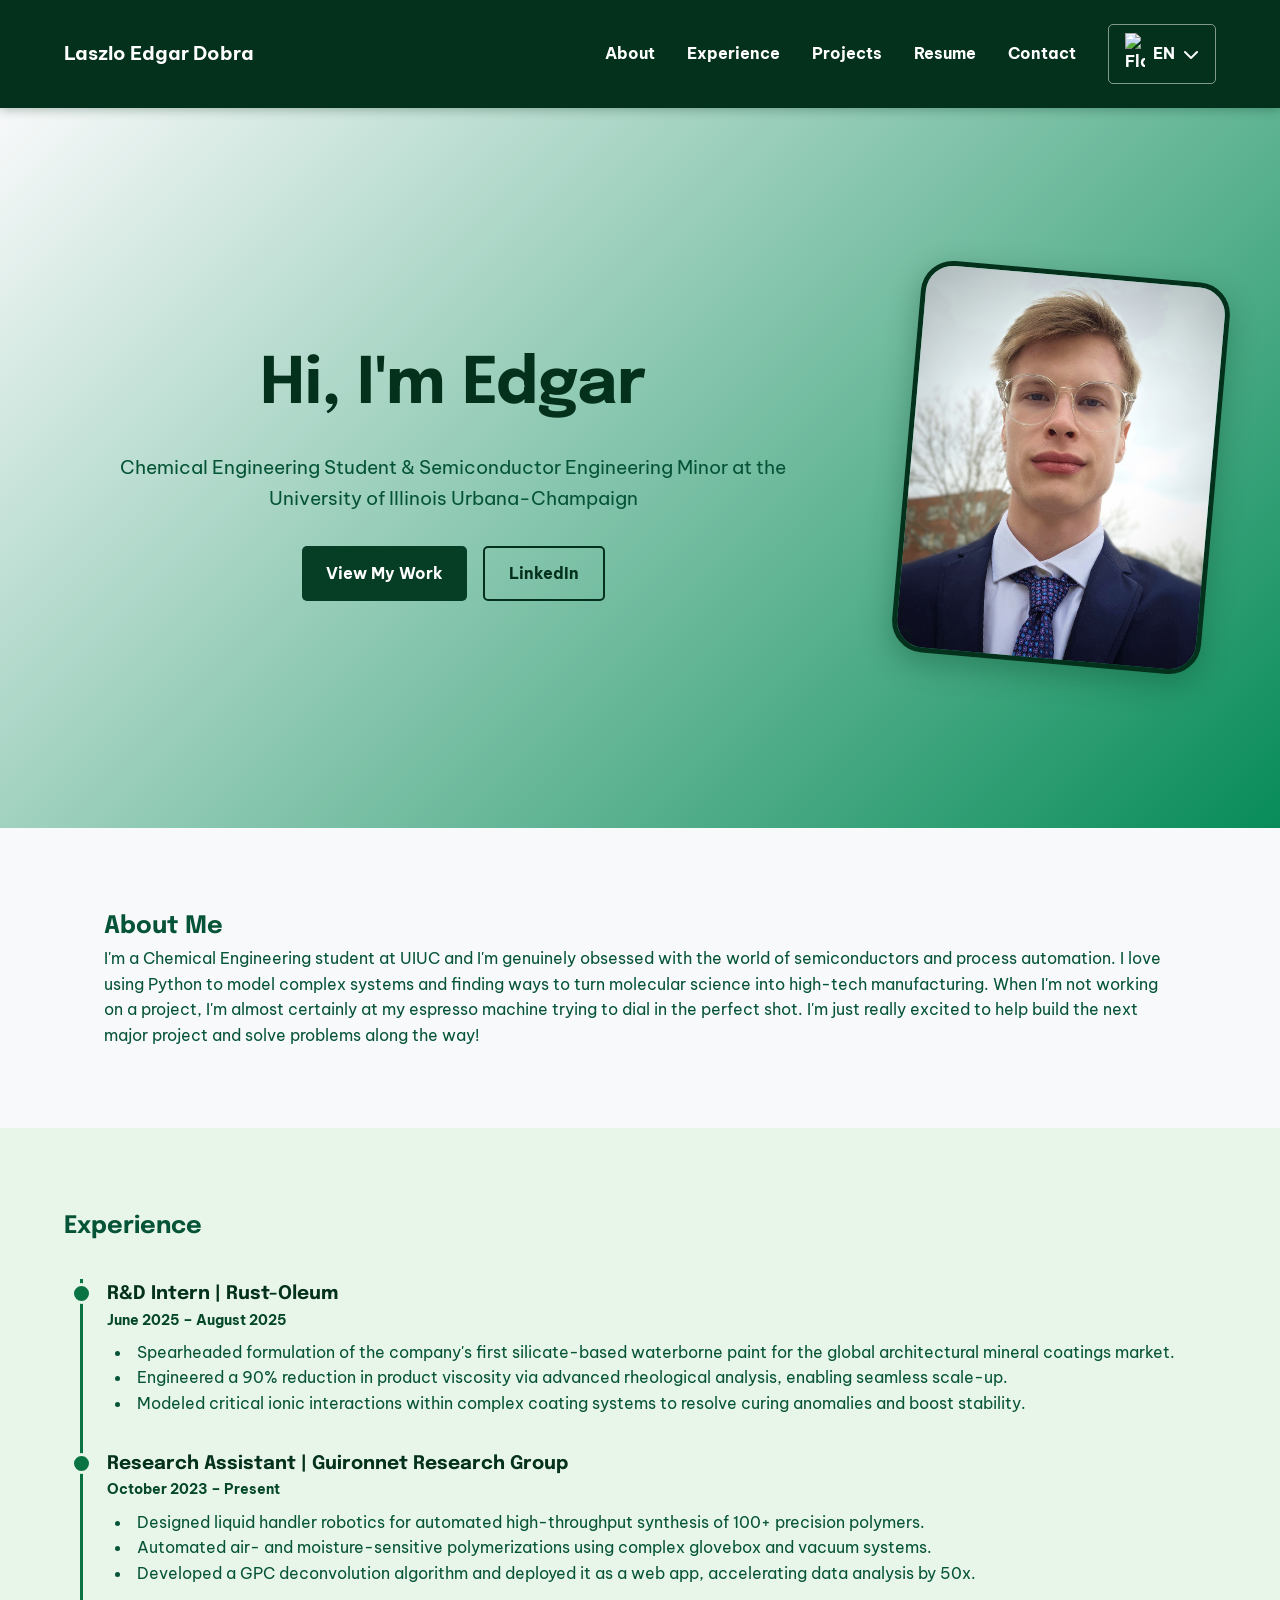
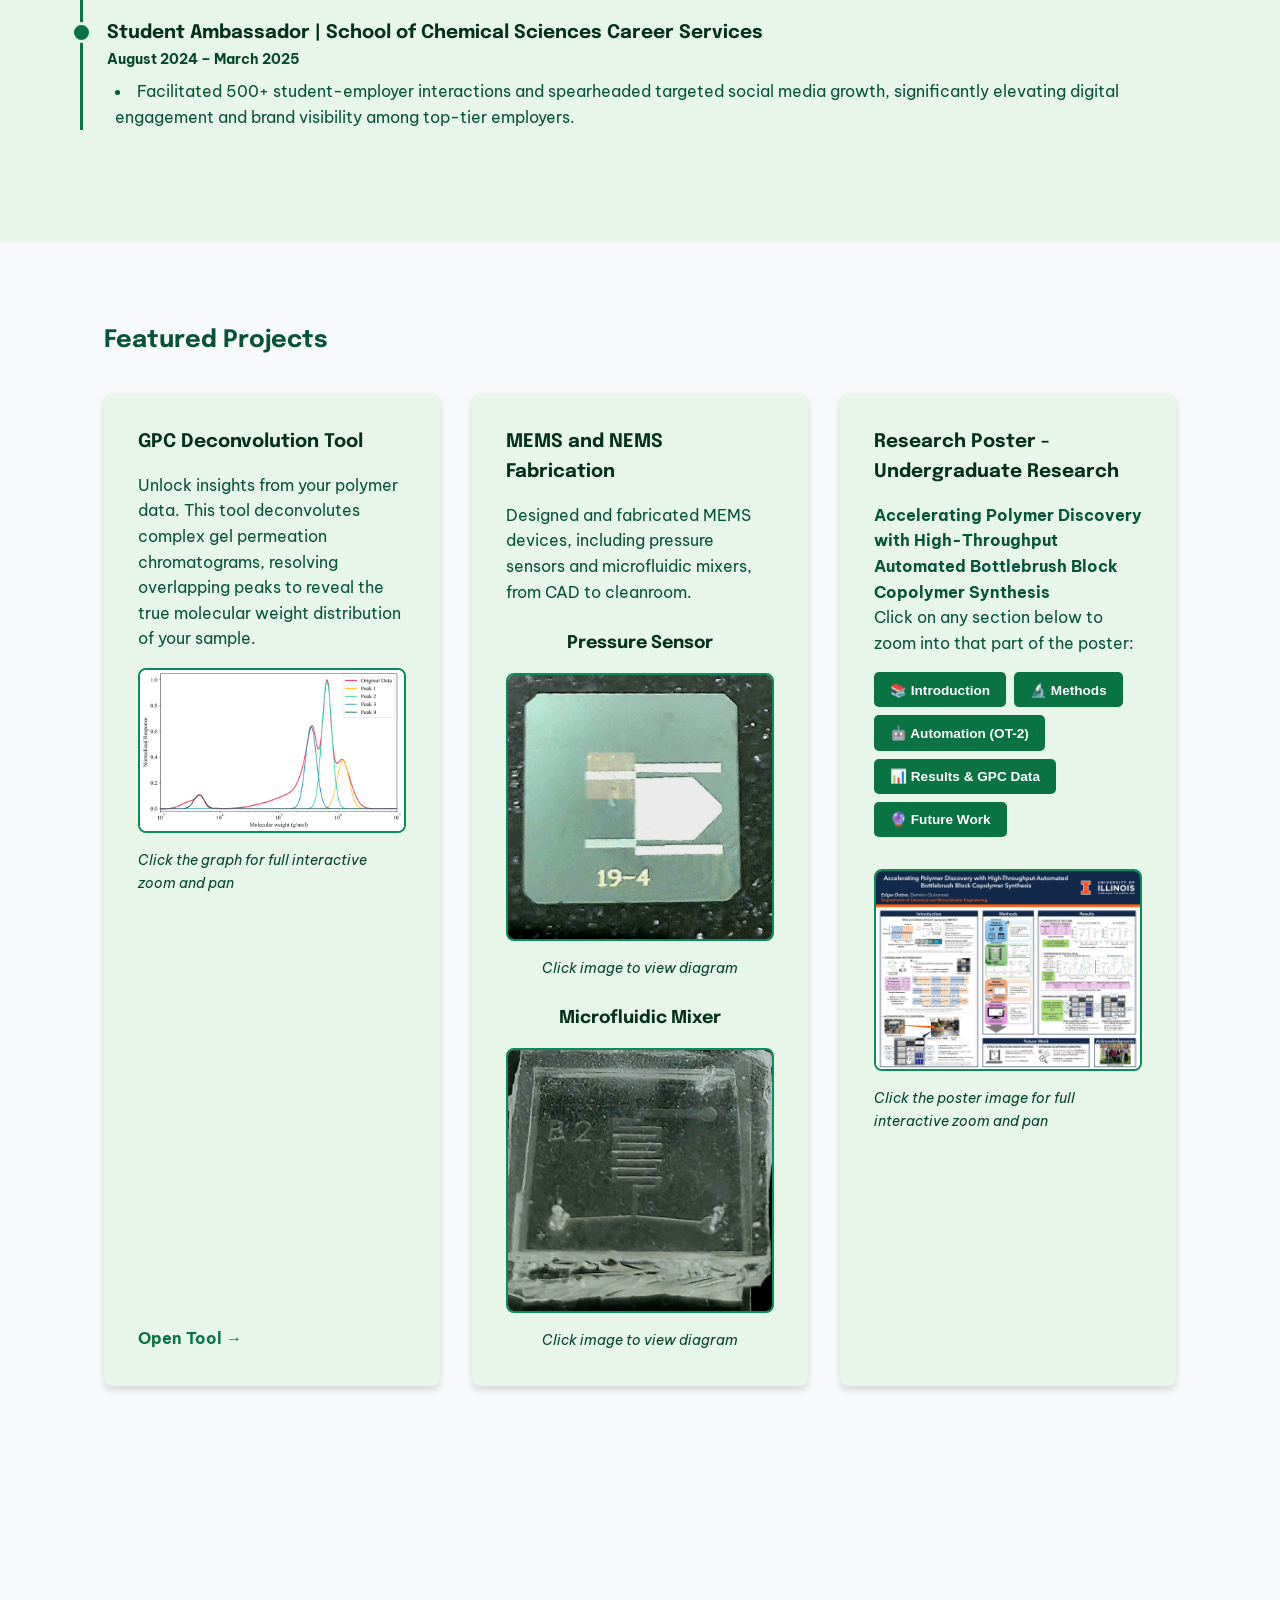
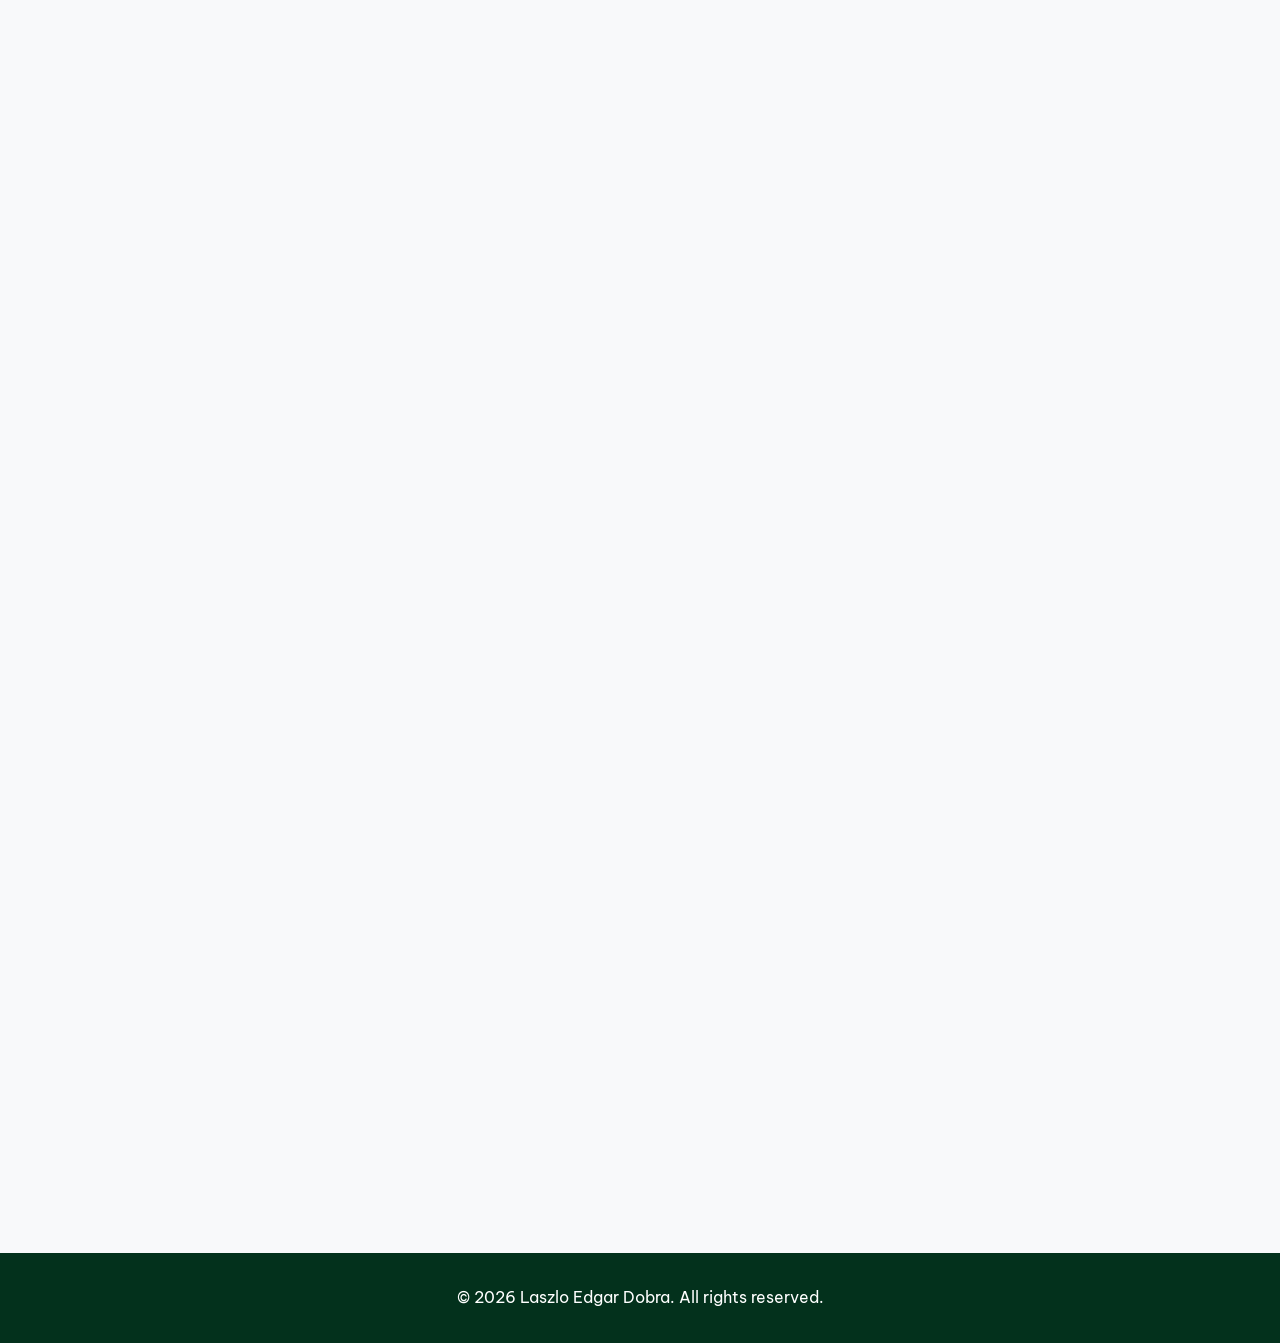
==== index.html @ 042bd11a "Update translation" ====
<!DOCTYPE html>
<html lang="en">
<head>
    <meta charset="UTF-8">
    <meta name="viewport" content="width=device-width, initial-scale=1.0">
    <title>Laszlo Edgar Dobra | Chemical Engineering</title>
    <link type="image/png" sizes="16x16" rel="icon" href="images/icons8-resume-website-ios-17-outlined-16.png">
    <link type="image/png" sizes="32x32" rel="icon" href="images/icons8-resume-website-ios-17-outlined-32.png">
    <link type="image/png" sizes="96x96" rel="icon" href="images/icons8-resume-website-ios-17-outlined-96.png">
    <link rel="stylesheet" href="css/style.css?v=5">
    <link rel="stylesheet" href="https://cdnjs.cloudflare.com/ajax/libs/font-awesome/6.5.2/css/all.min.css">
    <link rel="stylesheet" href="https://cdnjs.cloudflare.com/ajax/libs/viewerjs/1.11.6/viewer.min.css">
</head>
<body>
    <nav>
        <div class="logo" data-translate="nav_name">Laszlo Edgar Dobra</div>
        <ul class="nav-links">
            <li><a href="#about" data-translate="nav_about">About</a></li>
            <li><a href="#experience" data-translate="nav_experience">Experience</a></li>
            <li><a href="#projects" data-translate="nav_projects">Projects</a></li>
            <li><a href="#resume" data-translate="nav_resume">Resume</a></li>
            <li><a href="#contact" data-translate="nav_contact">Contact</a></li>
        </ul>
        <div class="custom-select">
            <div class="select-selected">
                <img id="current-lang-flag" src="https://flagcdn.com/w20/us.png" width="20" alt="Flag"> <span id="current-lang-text">EN</span> <i class="fas fa-chevron-down"></i>
            </div>
            <div class="select-items select-hide">
                <div data-lang="en"><img src="https://flagcdn.com/w20/us.png" width="20" alt="English"> EN</div>
                <div data-lang="hu"><img src="https://flagcdn.com/w20/hu.png" width="20" alt="Magyar"> HU</div>
                <div data-lang="de"><img src="https://flagcdn.com/w20/de.png" width="20" alt="Deutsch"> DE</div>
            </div>
        </div>
    </nav>

    <header id="home" class="hero section">
        <div class="hero-content">
            <div class="hero-text animate-on-scroll">
                <h1 class="swoosh-in" data-translate="hero_greeting">Hi, I'm Edgar</h1>
                <p data-translate="hero_description">Chemical Engineering Student & Semiconductor Engineering Minor at the University of Illinois Urbana-Champaign</p>
                <div class="resume-links" style="margin-top: 2rem;">
                    <a href="#projects" class="btn" data-translate="hero_view_work">View My Work</a>
                    <a href="https://www.linkedin.com/in/dobralaszloedgar/" class="btn btn-outline" target="_blank" data-translate="hero_linkedin">LinkedIn</a>
                </div>
            </div>
            <div class="portrait-container">
                <img src="images/14921.jpg" alt="Laszlo Edgar Dobra" class="portrait-image">
            </div>
        </div>
    </header>

    <div id="liquid-flow-container">
        <canvas id="liquid-flow-canvas"></canvas>
    </div>

    <section id="about" class="section animate-on-scroll">
        <h2 data-translate="about_title">About Me</h2>
        <p data-translate="about_me">I'm a Chemical Engineering student at UIUC and I'm genuinely obsessed with the world of semiconductors and process automation. I love using Python to model complex systems and finding ways to turn molecular science into high-tech manufacturing. When I'm not working on a project, I'm almost certainly at my espresso machine trying to dial in the perfect shot. I'm just really excited to help build the next major project and solve problems along the way!</p>
    </section>

    <section id="experience" class="section bg-light animate-on-scroll">
        <h2 data-translate="experience_title">Experience</h2>
        <div class="timeline">
            <div class="timeline-item">
                <h3 data-translate="experience_rustoleum_title">R&D Intern | Rust-Oleum</h3>
                <p class="date" data-translate="experience_rustoleum_date">June 2025 – August 2025</p>
                <ul>
                    <li data-translate="experience_rustoleum_item1">Spearheaded formulation of the company's first silicate-based waterborne paint for the global architectural mineral coatings market.</li>
                    <li data-translate="experience_rustoleum_item2">Engineered a 90% reduction in product viscosity via advanced rheological analysis, enabling seamless scale-up.</li>
                    <li data-translate="experience_rustoleum_item3">Modeled critical ionic interactions within complex coating systems to resolve curing anomalies and boost stability.</li>
                </ul>
            </div>
            <div class="timeline-item">
                <h3 data-translate="experience_guironnet_title">Research Assistant | Guironnet Research Group</h3>
                <p class="date" data-translate="experience_guironnet_date">October 2023 – Present</p>
                <ul>
                    <li data-translate="experience_guironnet_item1">Designed liquid handler robotics for automated high-throughput synthesis of 100+ precision polymers.</li>
                    <li data-translate="experience_guironnet_item2">Automated air- and moisture-sensitive polymerizations using complex glovebox and vacuum systems.</li>
                    <li data-translate="experience_guironnet_item3">Developed a GPC deconvolution algorithm and deployed it as a web app, accelerating data analysis by 50x.</li>
                </ul>
            </div>
            <div class="timeline-item">
                <h3 data-translate="experience_ambassador_title">Student Ambassador | School of Chemical Sciences Career Services</h3>
                <p class="date" data-translate="experience_ambassador_date">August 2024 – March 2025</p>
                <ul>
                    <li data-translate="experience_ambassador_item1">Facilitated 500+ student-employer interactions and spearheaded targeted social media growth, significantly elevating digital engagement and brand visibility among top-tier employers.</li>
                </ul>
            </div>
        </div>
    </section>

    <section id="projects" class="section animate-on-scroll">
        <h2 data-translate="projects_title">Featured Projects</h2>
        <div class="grid">
            <div class="card poster-card">
                <h3 data-translate="gpc_title">GPC Deconvolution Tool</h3>
                <p data-translate="gpc_description">Unlock insights from your polymer data. This tool deconvolutes complex gel permeation chromatograms, resolving overlapping peaks to reveal the true molecular weight distribution of your sample.</p>
                <div class="poster-preview" id="gpc-gallery">
                    <img src="images/b850690fee59b9a72fe3ff5c163f7164eb3da1bc635fee06fc133cf2.png" alt="GPC Deconvolution Tool" class="poster-thumbnail" id="gpc-image">
                </div>
                <p style="margin-top: 1rem; font-size: 0.9rem; color: var(--secondary);"><em data-translate="gpc_view_prompt">Click the graph for full interactive zoom and pan</em></p>
                <a href="https://gaussian.streamlit.app/" class="project-link" target="_blank" data-translate="gpc_open_tool">Open Tool &rarr;</a>
            </div>
            <div class="card">
                <h3 data-translate="mems_title">MEMS and NEMS Fabrication</h3>
                <p data-translate="mems_description">Designed and fabricated MEMS devices, including pressure sensors and microfluidic mixers, from CAD to cleanroom.</p>
                <div class="mems-container">
                    <div class="mems-item">
                        <h4 data-translate="mems_pressure_sensor">Pressure Sensor</h4>
                        <div class="mems-image-container" id="pressure-sensor-gallery">
                            <img src="images/20260329_211413.jpg" data-original="images/2b25285c-cac5-45d2-aff1-dd466e10a6f5.png" alt="Pressure Sensor" class="mems-image">
                        </div>
                        <p style="margin-top: 0.5rem; font-size: 0.9rem; color: var(--secondary);"><em data-translate="mems_pressure_sensor_prompt">Click image to view diagram</em></p>
                    </div>
                    <div class="mems-item">
                        <h4 data-translate="mems_mixer">Microfluidic Mixer</h4>
                        <div class="mems-image-container" id="microfluidic-mixer-gallery">
                            <img src="images/20260329_211402.jpg" data-original="images/ebfd45ba-1c41-4285-9f2c-dafae9241d1f.png" alt="Microfluidic Mixer" class="mems-image">
                        </div>
                        <p style="margin-top: 0.5rem; font-size: 0.9rem; color: var(--secondary);"><em data-translate="mems_mixer_prompt">Click image to view diagram</em></p>
                    </div>
                </div>
            </div>
            <div class="card poster-card">
                <h3 data-translate="poster_title">Research Poster - Undergraduate Research</h3>
                <p><strong data-translate="poster_subtitle">Accelerating Polymer Discovery with High-Throughput Automated Bottlebrush Block Copolymer Synthesis</strong></p>
                <p data-translate="poster_prompt">Click on any section below to zoom into that part of the poster:</p>
                <div class="poster-sections">
                    <button class="poster-btn" data-section="introduction" data-translate="poster_intro">📚 Introduction</button>
                    <button class="poster-btn" data-section="methods" data-translate="poster_methods">🔬 Methods</button>
                    <button class="poster-btn" data-section="automation" data-translate="poster_automation">🤖 Automation (OT-2)</button>
                    <button class="poster-btn" data-section="results" data-translate="poster_results">📊 Results & GPC Data</button>
                    <button class="poster-btn" data-section="future" data-translate="poster_future">🔮 Future Work</button>
                </div>
                <div class="poster-preview" id="poster-gallery">
                    <img src="images/research-poster.jpg" alt="Research Poster" class="poster-thumbnail" id="poster-image">
                </div>
                <p style="margin-top: 1rem; font-size: 0.9rem; color: var(--secondary);"><em data-translate="poster_view_prompt">Click the poster image for full interactive zoom and pan</em></p>
            </div>
        </div>
    </section>

    <section id="resume" class="section bg-light animate-on-scroll">
        <h2 data-translate="resume_title">Resume</h2>
        <div class="resume-links">
            <a href="doc/Resume_General.pdf" class="btn" target="_blank" data-translate="resume_download">Download Resume (PDF)</a>
        </div>
        <div class="resume-viewer">
            <iframe src="doc/Resume_General.pdf" type="application/pdf"></iframe>
        </div>
    </section>

    <section id="contact" class="section animate-on-scroll">
        <h2 data-translate="contact_title">Contact Me</h2>
        <div class="contact-container">
            <div class="contact-item">
                <i class="fas fa-envelope"></i>
                <a href="mailto:edobra2@illinois.edu" class="contact-link" data-translate="contact_email">edobra2@illinois.edu</a>
            </div>
            <div class="contact-item">
                <i class="fas fa-phone"></i>
                <a href="tel:+12176073670" class="contact-link" data-translate="contact_phone">+1 (217) 607-3670</a>
            </div>
            <div class="contact-item">
                <i class="fab fa-linkedin"></i>
                <a href="https://www.linkedin.com/in/dobralaszloedgar/" target="_blank" class="contact-link" data-translate="contact_linkedin">LinkedIn</a>
            </div>
            <div class="contact-item">
                <i class="fab fa-github"></i>
                <a href="https://github.com/dobralaszloedgar" target="_blank" class="contact-link" data-translate="contact_github">GitHub</a>
            </div>
        </div>
    </section>

    <footer>
        <p data-translate="footer_copyright">&copy; 2026 Laszlo Edgar Dobra. All rights reserved.</p>
    </footer>

    <script src="https://cdnjs.cloudflare.com/ajax/libs/viewerjs/1.11.6/viewer.min.js"></script>
    <script src="js/script.js?v=4"></script>
    <script src="js/language.js"></script>
</body>
</html>
---- css/style.css ----
@import url('https://fonts.googleapis.com/css2?family=Epilogue:wght@700&family=Be+Vietnam+Pro:wght@400;500;700&display=swap');
@import url('dropdown.css');

/* Base Styles & Typography */
:root {
    --primary: #03311C;
    --secondary: #05472A;
    --accent: #097343;
    --accent-light: #088C59;
    --text: #055437;
    --bg: #F8F9FA;
    --bg-light: #d0e3ca;
    --dark-green: #063D25;
}

html, body {
    overflow-x: hidden;
}

* {
    margin: 0;
    padding: 0;
    box-sizing: border-box;
}

body {
    background-color: var(--bg);
    color: var(--text);
    line-height: 1.6;
    font-family: 'Be Vietnam Pro', sans-serif;
    position: relative;
}

h1, h2, h3, h4, h5, h6 {
    font-family: 'Epilogue', sans-serif;
}

/* Navigation */
nav {
    display: flex;
    justify-content: space-between;
    align-items: center;
    padding: 1.5rem 5%;
    background: var(--primary);
    color: white;
    position: sticky;
    top: 0;
    z-index: 1000;
    box-shadow: 0 2px 10px rgba(3, 49, 28, 0.3);
}

.logo {
    font-weight: bold;
    font-size: 1.2rem;
}

.nav-links {
    list-style: none;
    display: flex;
    gap: 2rem;
    margin-left: auto;
    margin-right: 2rem;
}

.nav-links a {
    color: white;
    text-decoration: none;
    font-weight: bold;
    transition: color 0.3s ease;
    position: relative;
}

.nav-links a::after {
    content: '';
    position: absolute;
    bottom: -5px;
    left: 0;
    width: 0;
    height: 2px;
    background: var(--accent);
    transition: width 0.3s ease;
}

.nav-links a:hover::after {
    width: 100%;
}

.nav-links a:hover {
    color: var(--accent);
}

/* Sections & Layout */
.section {
    padding: 5rem 5%;
    max-width: 1200px;
    margin: 0 auto;
}

.bg-light {
    background-color: #e8f5e9;
    max-width: 100%;
}

.hero {
    min-height: 80vh;
    display: flex;
    flex-direction: column;
    justify-content: center;
    align-items: center;
    background: linear-gradient(135deg, var(--bg) 0%, var(--accent-light) 100%);
    position: relative;
    overflow: hidden;
    padding: 2rem 0;
    max-width: 100%;
}


.hero-content {
    display: flex;
    align-items: center;
    gap: 4rem;
    max-width: 100%;
    width: 100%;
    z-index: 1;
    position: relative;
    padding: 0 5%;
}

.hero-text {
    flex: 1;
    position: relative;
    z-index: 2;
    text-align: center;
}

.hero-image {
    flex: 0 0 300px;
}

.portrait-container {
  overflow: hidden;
  border-radius: 2rem;
  transition: transform 0.6s cubic-bezier(0.16, 1, 0.3, 1);
  border: 5px solid var(--primary);
  box-shadow: 0 10px 30px rgba(3, 49, 28, 0.3);
  transform: rotate(5deg);
}

.portrait-container:hover {
  transform: rotate(0deg);
}

.portrait-image {
  width: 300px;
  height: auto;
  object-fit: cover;
  transition: transform 0.8s cubic-bezier(0.16, 1, 0.3, 1);
  transform: scale(1.05);
}

.portrait-container:hover .portrait-image {
  transform: scale(1.095);
}

.hero h1 {
    font-size: 4rem;
    color: var(--primary);
    margin-bottom: 1rem;
}

.swoosh-in {
    animation: swooshFromLeft 1.2s cubic-bezier(0.34, 1.56, 0.64, 1);
}

@keyframes swooshFromLeft {
    0% {
        opacity: 0;
        transform: translateX(-100px);
    }
    100% {
        opacity: 1;
        transform: translateX(0);
    }
}

.hero p {
    font-size: 1.2rem;
    max-width: 700px;
    margin: 0 auto;
}

/* Buttons */
.btn {
    display: inline-flex;
    align-items: center;
    justify-content: center;
    padding: 0.8rem 1.5rem;
    background: var(--dark-green);
    color: white;
    text-decoration: none;
    border-radius: 5px;
    font-weight: bold;
    transition: all 0.3s ease;
    position: relative;
    overflow: hidden;
    z-index: 10;
}

.btn::before {
    content: '';
    position: absolute;
    top: 50%;
    left: 50%;
    width: 0;
    height: 0;
    border-radius: 50%;
    background: rgba(255, 255, 255, 0.3);
    transform: translate(-50%, -50%);
    transition: width 0.6s, height 0.6s;
}

.btn:hover::before {
    width: 300px;
    height: 300px;
}

.btn:hover {
    background: var(--accent);
    transform: translateY(-2px);
    box-shadow: 0 5px 15px rgba(9, 115, 67, 0.4);
}

.btn-outline {
    background: transparent;
    border: 2px solid var(--primary);
    color: var(--primary);
}

.btn-outline:hover {
    background: var(--primary);
    color: white;
}

/* Timeline */
.timeline {
    margin-top: 2rem;
    border-left: 3px solid var(--accent);
    padding-left: 1.5rem;
    margin-left: 1rem; /* Added so the left side of the bullet doesn't clip off the screen */
}

.timeline-item {
    margin-bottom: 2rem;
    position: relative;
    transition: transform 0.3s ease;
}

.timeline-item:hover {
    transform: translateX(15px);
}

.timeline-item::before {
    content: '';
    position: absolute;
    /* Perfectly centers the bullet horizontally on the 3px border using calc() */
    left: calc(-1.5rem - 1.5px - 10.5px); 
    top: 0.25rem; /* Adjusted slightly for better vertical alignment with heading text */
    width: 15px;
    height: 15px;
    border-radius: 50%;
    background-color: var(--accent);
    border: 3px solid #e8f5e9; /* Fixed the invalid var() syntax here */
}

.timeline-item h3 {
    color: var(--primary);
}

.timeline-item .date {
    font-size: 0.9rem;
    color: var(--secondary);
    margin-bottom: 0.5rem;
    font-weight: bold;
}

.timeline-item ul {
    padding-left: 0.5rem;
    list-style-position: inside;
    margin-top: 0.5rem;
}

/* Grid & Cards for Projects */
.grid {
    display: grid;
    grid-template-columns: repeat(auto-fit, minmax(300px, 1fr));
    gap: 2rem;
    margin-top: 2rem;
}

.card {
    background: #e8f5e9;
    padding: 2rem;
    border-radius: 8px;
    box-shadow: 0 4px 6px rgba(3, 49, 28, 0.15);
    transition: all 0.3s ease;
    display: flex;
    flex-direction: column;
    border: 2px solid transparent;
}

.card h3 {
    margin-bottom: 1rem;
    color: var(--primary);
}

.card:hover {
    transform: translateY(-10px) rotate(1deg);
    box-shadow: 0 12px 24px rgba(3, 49, 28, 0.25), 0 0 20px var(--accent-light);
    border-color: var(--accent-light);
}

.project-link {
    display: inline-block;
    margin-top: auto;
    padding-top: 1rem;
    color: var(--accent);
    text-decoration: none;
    font-weight: bold;
    transition: color 0.3s ease;
}

.project-link:hover {
    color: var(--secondary);
}

/* Poster Card & Interactive Sections */
.poster-card {
    background: #e8f5e9;
}

.poster-sections {
    display: flex;
    flex-wrap: wrap;
    gap: 0.5rem;
    margin: 1rem 0;
}

.poster-btn {
    background: var(--accent);
    color: white;
    border: none;
    padding: 0.6rem 1rem;
    border-radius: 5px;
    font-weight: bold;
    cursor: pointer;
    transition: all 0.3s ease;
    font-size: 0.85rem;
}

.poster-btn:hover {
    background: var(--secondary);
    transform: translateY(-2px);
    box-shadow: 0 4px 8px rgba(5, 71, 42, 0.4);
}

.poster-btn:active {
    transform: translateY(0);
}

/* Poster Preview */
.poster-preview {
    margin-top: 1rem;
    cursor: pointer;
    border-radius: 8px;
    overflow: hidden;
    border: 2px solid var(--accent-light);
    transition: all 0.3s ease;
    position: relative;
}

.poster-preview:hover {
    border-color: var(--accent);
    box-shadow: 0 4px 12px rgba(8, 140, 89, 0.3);
}

.poster-thumbnail {
    width: 100%;
    height: auto;
    display: block;
    transition: transform 0.3s ease;
}

.poster-preview:hover .poster-thumbnail {
    transform: scale(1.02);
}

.resume-links {
    display: flex;
    gap: 1rem;
    margin-top: 2rem;
    justify-content: center;
}

#resume .resume-links {
    justify-content: flex-start;
    margin-top: 2rem;
}

/* Resume Viewer */
.resume-viewer {
    margin-top: 2rem;
    border: 2px solid var(--accent-light);
    border-radius: 8px;
    overflow: hidden;
    box-shadow: 0 4px 12px rgba(5, 71, 42, 0.1);
}

.resume-viewer iframe {
    width: 100%;
    height: 800px;
    border: none;
}

/* Contact Section */
.contact-container {
    display: flex;
    justify-content: center;
    gap: 3rem;
    margin-top: 2rem;
    flex-wrap: wrap;
}

.contact-item {
    display: flex;
    align-items: center;
    gap: 1rem;
    font-size: 1.1rem;
}

.contact-item i {
    font-size: 2rem;
    color: var(--accent);
    transition: transform 0.3s ease;
}

.contact-item:hover i {
    transform: scale(1.1);
}

.contact-link {
    color: var(--text);
    text-decoration: none;
    position: relative;
    font-weight: 500;
}

.contact-link::after {
    content: '';
    position: absolute;
    bottom: -3px;
    left: 0;
    width: 0;
    height: 2px;
    background-color: var(--accent);
    transition: width 0.3s ease;
}

.contact-link:hover::after {
    width: 100%;
}

.contact-info {
    text-align: center;
    margin-top: 2rem;
}

footer {
    text-align: center;
    padding: 2rem;
    background: var(--primary);
    color: white;
}


/* Scroll Animation Classes */
.animate-on-scroll {
    opacity: 0;
    transform: translateY(30px);
    transition: opacity 0.8s ease-out, transform 0.8s ease-out;
}

.animate-on-scroll.visible {
    opacity: 1;
    transform: translateY(0);
}

/* New Liquid Flow Simulation Styles */
#liquid-flow-container {
    position: absolute;
    top: 0;
    left: 0;
    width: 100px; /* Adjust width as desired */
    height: 100%;
    z-index: 0; /* send it to the background */
}

#liquid-flow-canvas {
    position: absolute;
    top: 0;
    left: 0;
    width: 100%;
    height: 100%;
}

/* Responsive Design */
@media (max-width: 1024px) {
    #liquid-flow-container {
        display: none; /* Hide the animation on smaller screens */
    }
}

@media (max-width: 768px) {
    .nav-links {
        gap: 1rem;
        font-size: 0.9rem;
    }
    .hero h1 {
        font-size: 2.5rem;
    }
    .hero-content {
        flex-direction: column-reverse;
        gap: 2rem;
    }
    .hero-image {
        flex: 0 0 200px;
    }
    .profile-photo {
        width: 200px;
        height: 200px;
    }
    .resume-links {
        flex-direction: column;
    }
    .resume-viewer iframe {
        height: 600px;
    }
}

/* MEMS Section Styles */
.mems-container {
    display: flex;
    flex-direction: column;
    gap: 1.5rem;
    margin-top: 1.5rem;
}

.mems-item {
    display: flex;
    flex-direction: column;
    align-items: center;
    gap: 0.5rem;
}

.mems-item h4 {
    color: var(--primary);
    font-size: 1.1rem;
    font-weight: bold;
    margin-bottom: 0.5rem;
}

.mems-image-container {
    cursor: pointer;
    border-radius: 8px;
    overflow: hidden;
    border: 2px solid var(--accent-light);
    transition: all 0.3s ease;
    position: relative;
    width: 100%;
}

.mems-image-container:hover {
    border-color: var(--accent);
    box-shadow: 0 4px 12px rgba(8, 140, 89, 0.3);
}

.mems-image {
    width: 100%;
    height: auto;
    display: block;
    transition: transform 0.3s ease;
}

.mems-image-container:hover .mems-image {
    transform: scale(1.02);
}
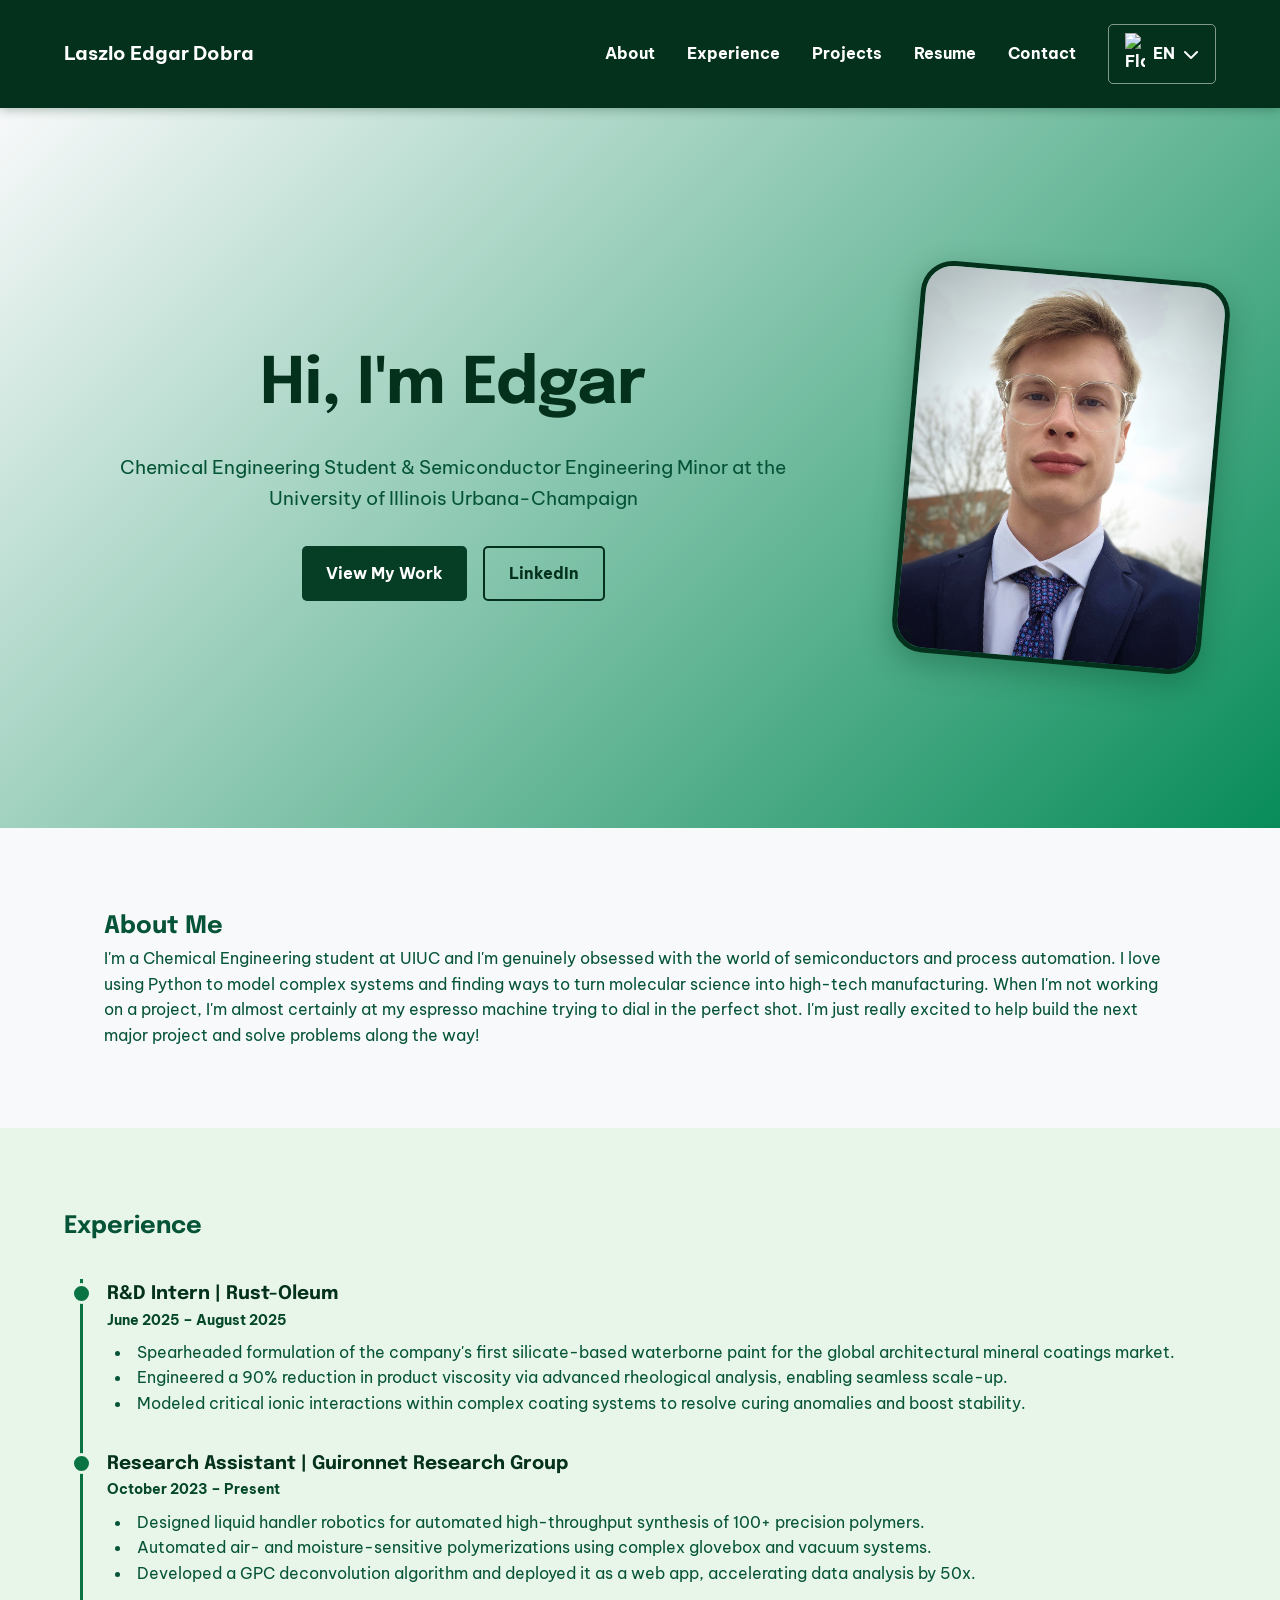
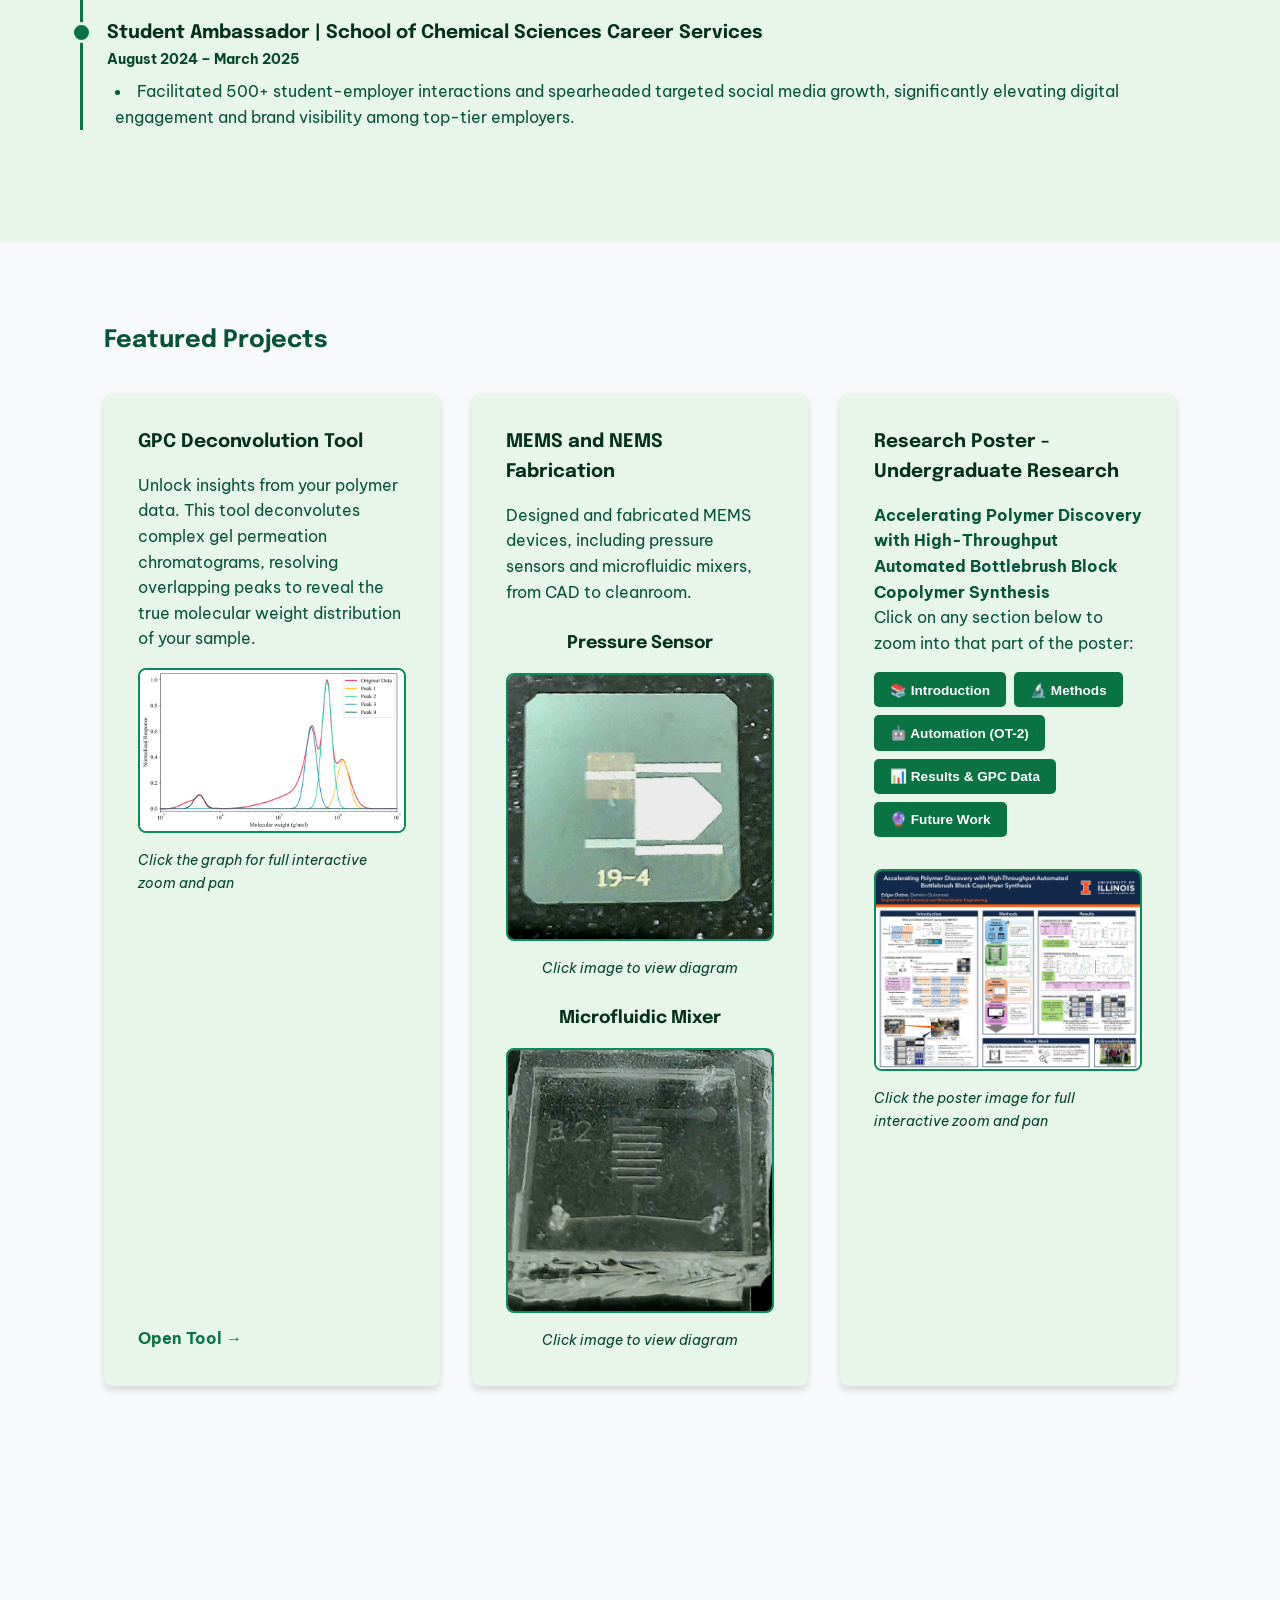
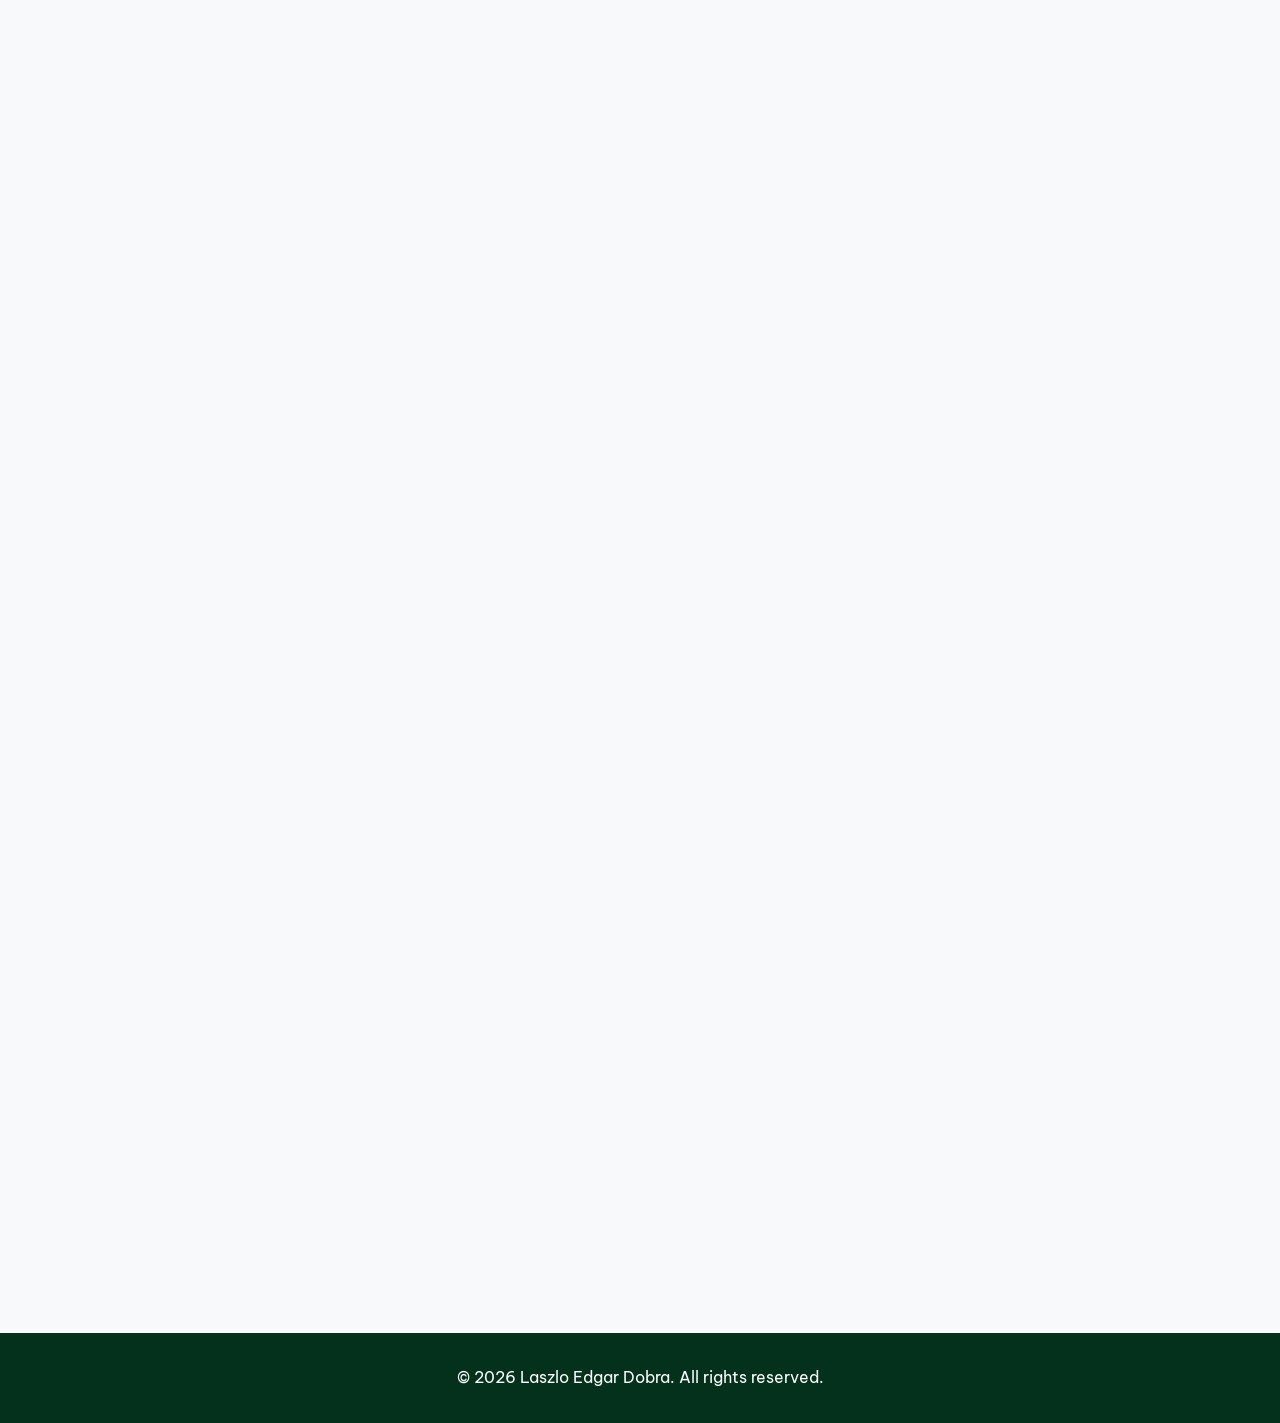
==== commit e3a00cd0: "Phone number update along with a different resume for german page" ====
--- a/index.html
+++ b/index.html
@@ -143,10 +143,10 @@
     <section id="resume" class="section bg-light animate-on-scroll">
         <h2 data-translate="resume_title">Resume</h2>
         <div class="resume-links">
-            <a href="doc/Resume_General.pdf" class="btn" target="_blank" data-translate="resume_download">Download Resume (PDF)</a>
+            <a href="doc/Laszlo_Edgar_Dobra_Resume.pdf" class="btn" target="_blank" data-translate="resume_download">Download Resume (PDF)</a>
         </div>
         <div class="resume-viewer">
-            <iframe src="doc/Resume_General.pdf" type="application/pdf"></iframe>
+            <iframe src="doc/Laszlo_Edgar_Dobra_Resume.pdf" type="application/pdf"></iframe>
         </div>
     </section>
 
@@ -159,7 +159,11 @@
             </div>
             <div class="contact-item">
                 <i class="fas fa-phone"></i>
-                <a href="tel:+12176073670" class="contact-link" data-translate="contact_phone">+1 (217) 607-3670</a>
+                <a href="tel:+12176073670" class="contact-link" data-translate="contact_phone_us">+1 (217) 607-3670 (US Only)</a>
+            </div>
+            <div class="contact-item">
+                <i class="fas fa-phone"></i>
+                <a href="tel:+40742222884" class="contact-link" data-translate="contact_phone_ro">+40 (742) 222-884</a>
             </div>
             <div class="contact-item">
                 <i class="fab fa-linkedin"></i>
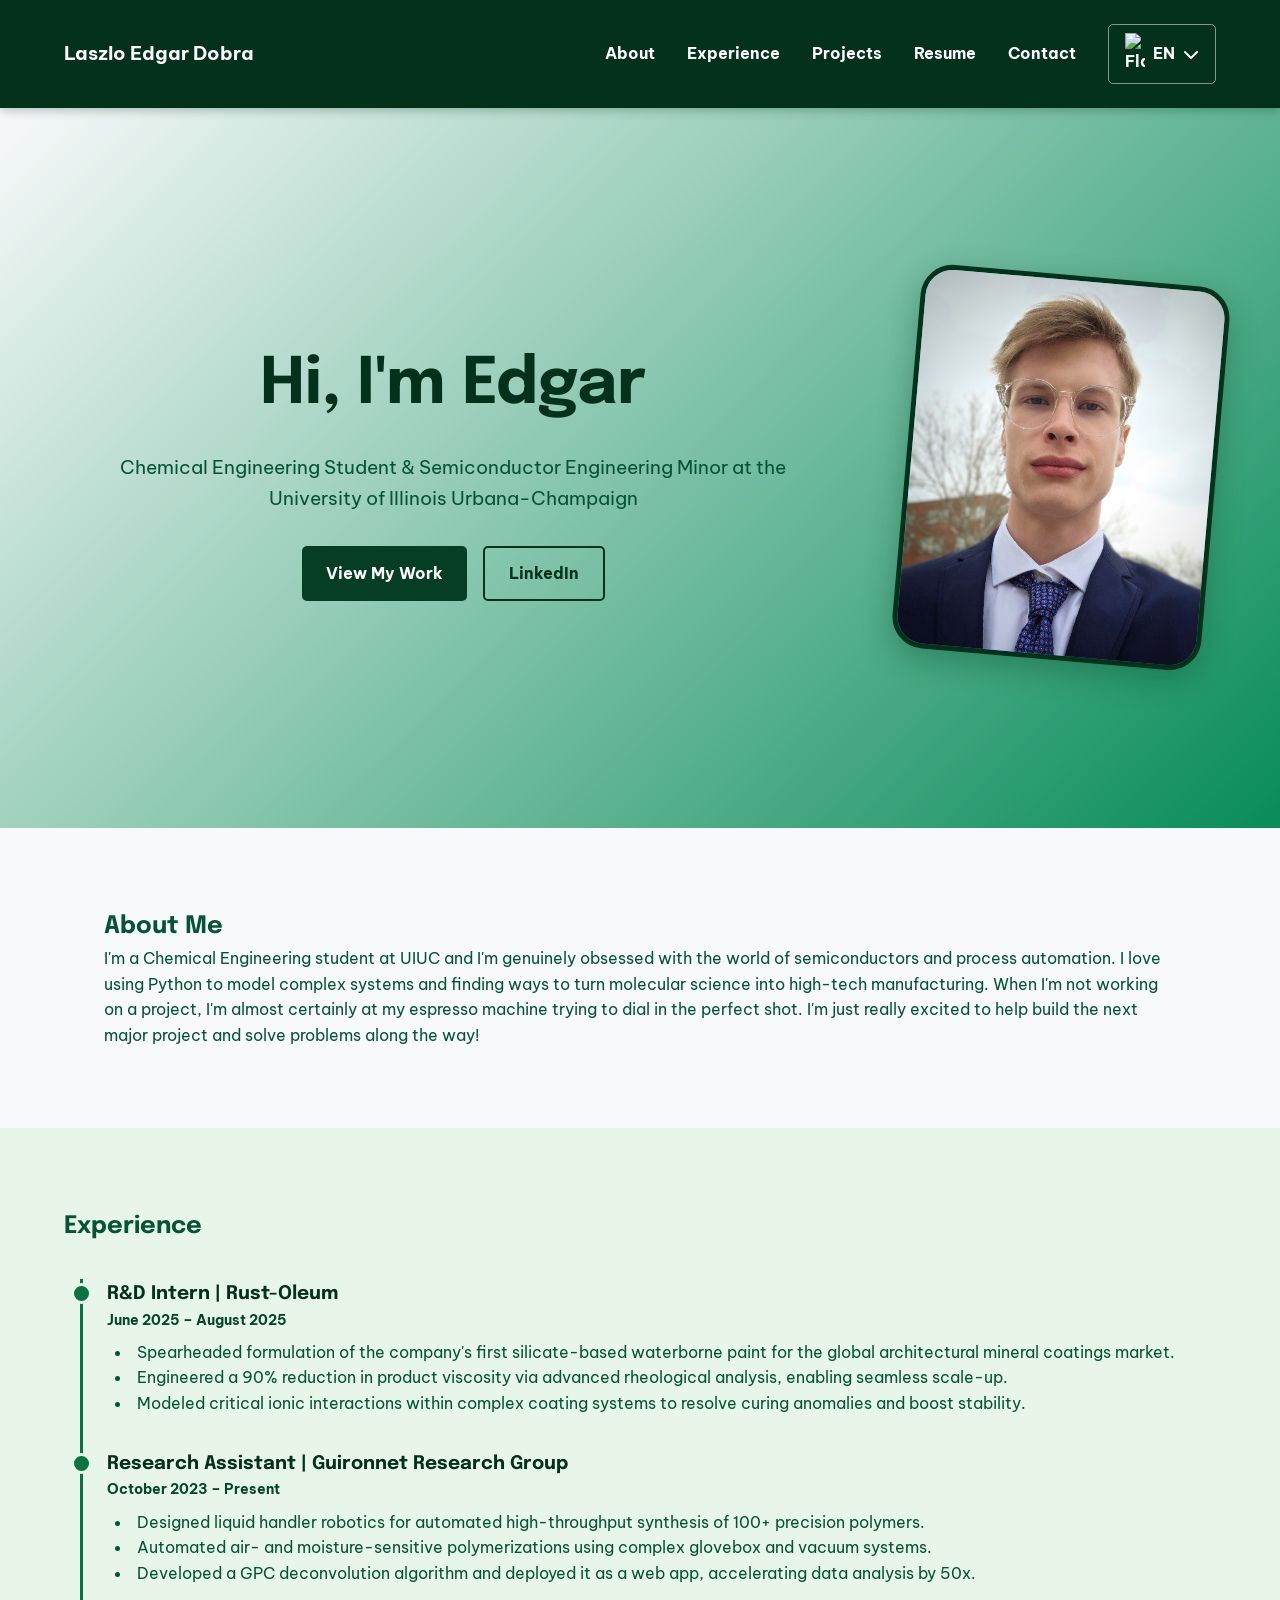
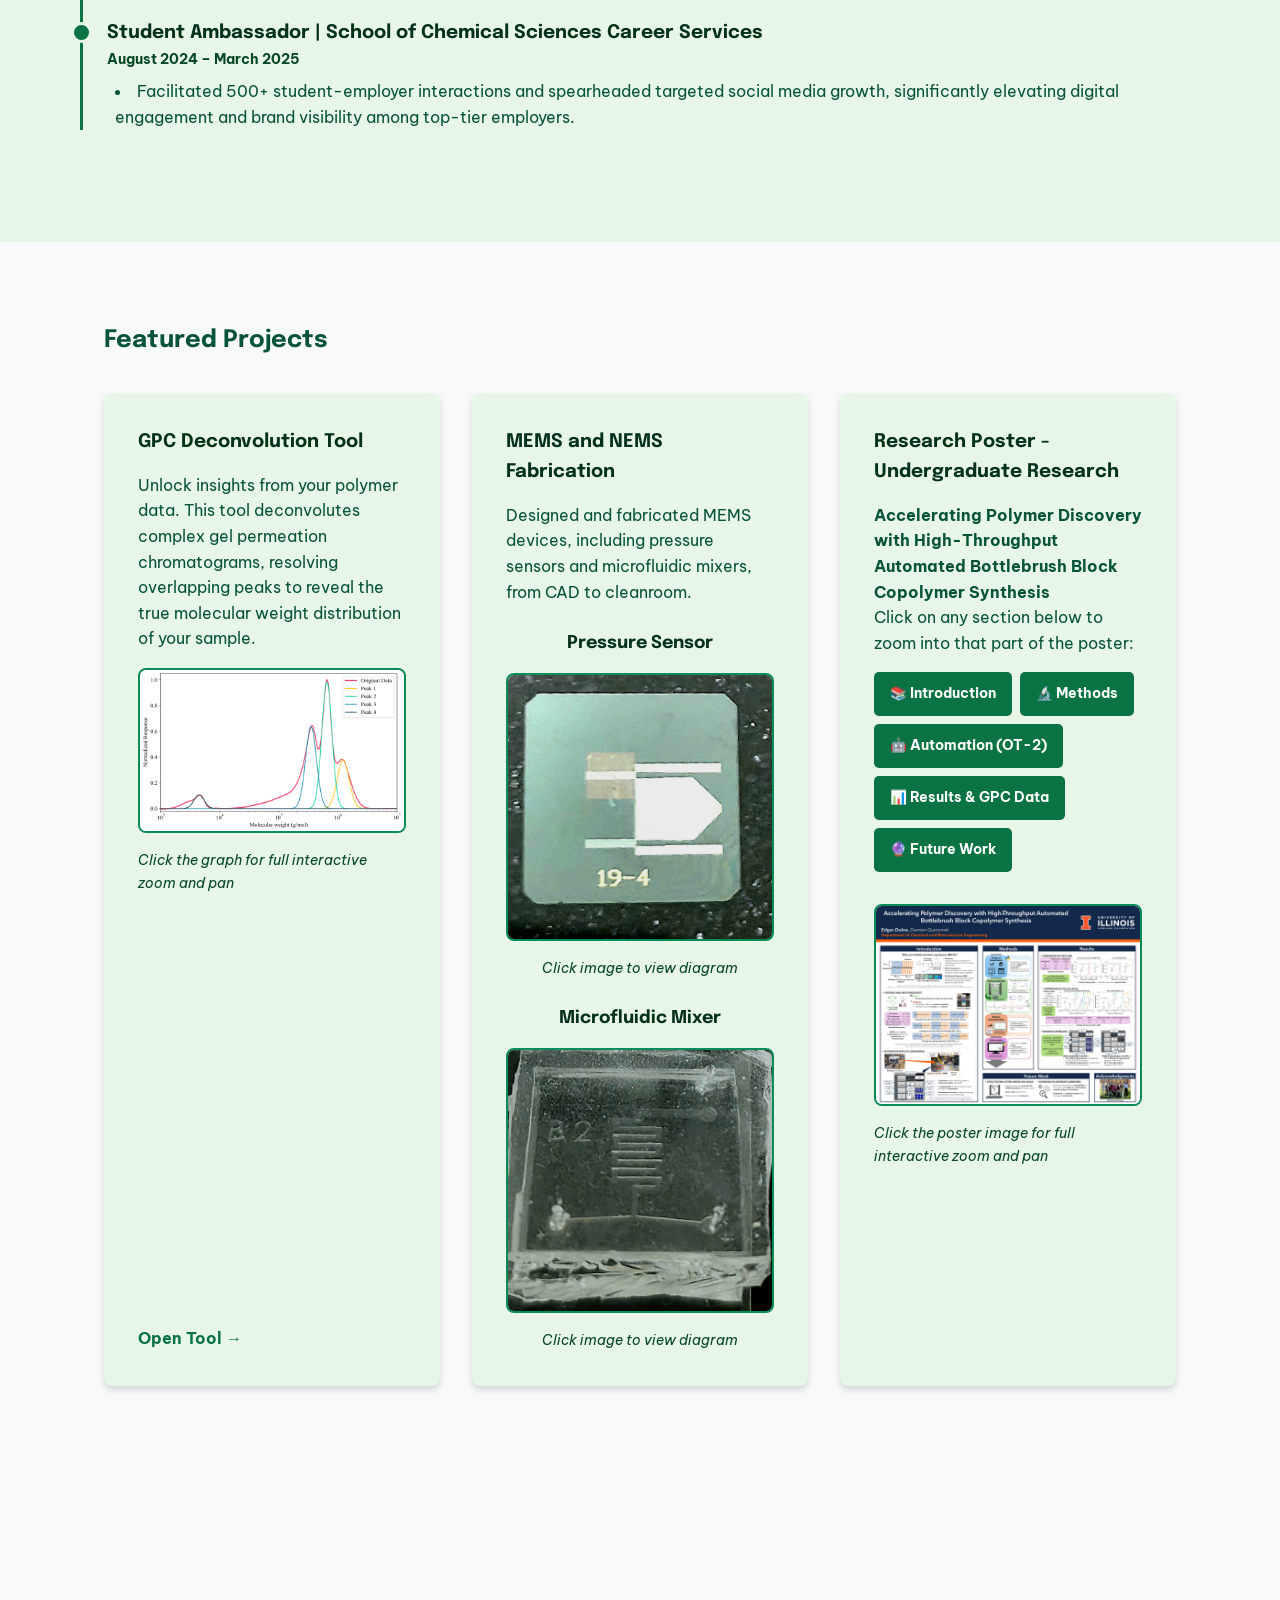
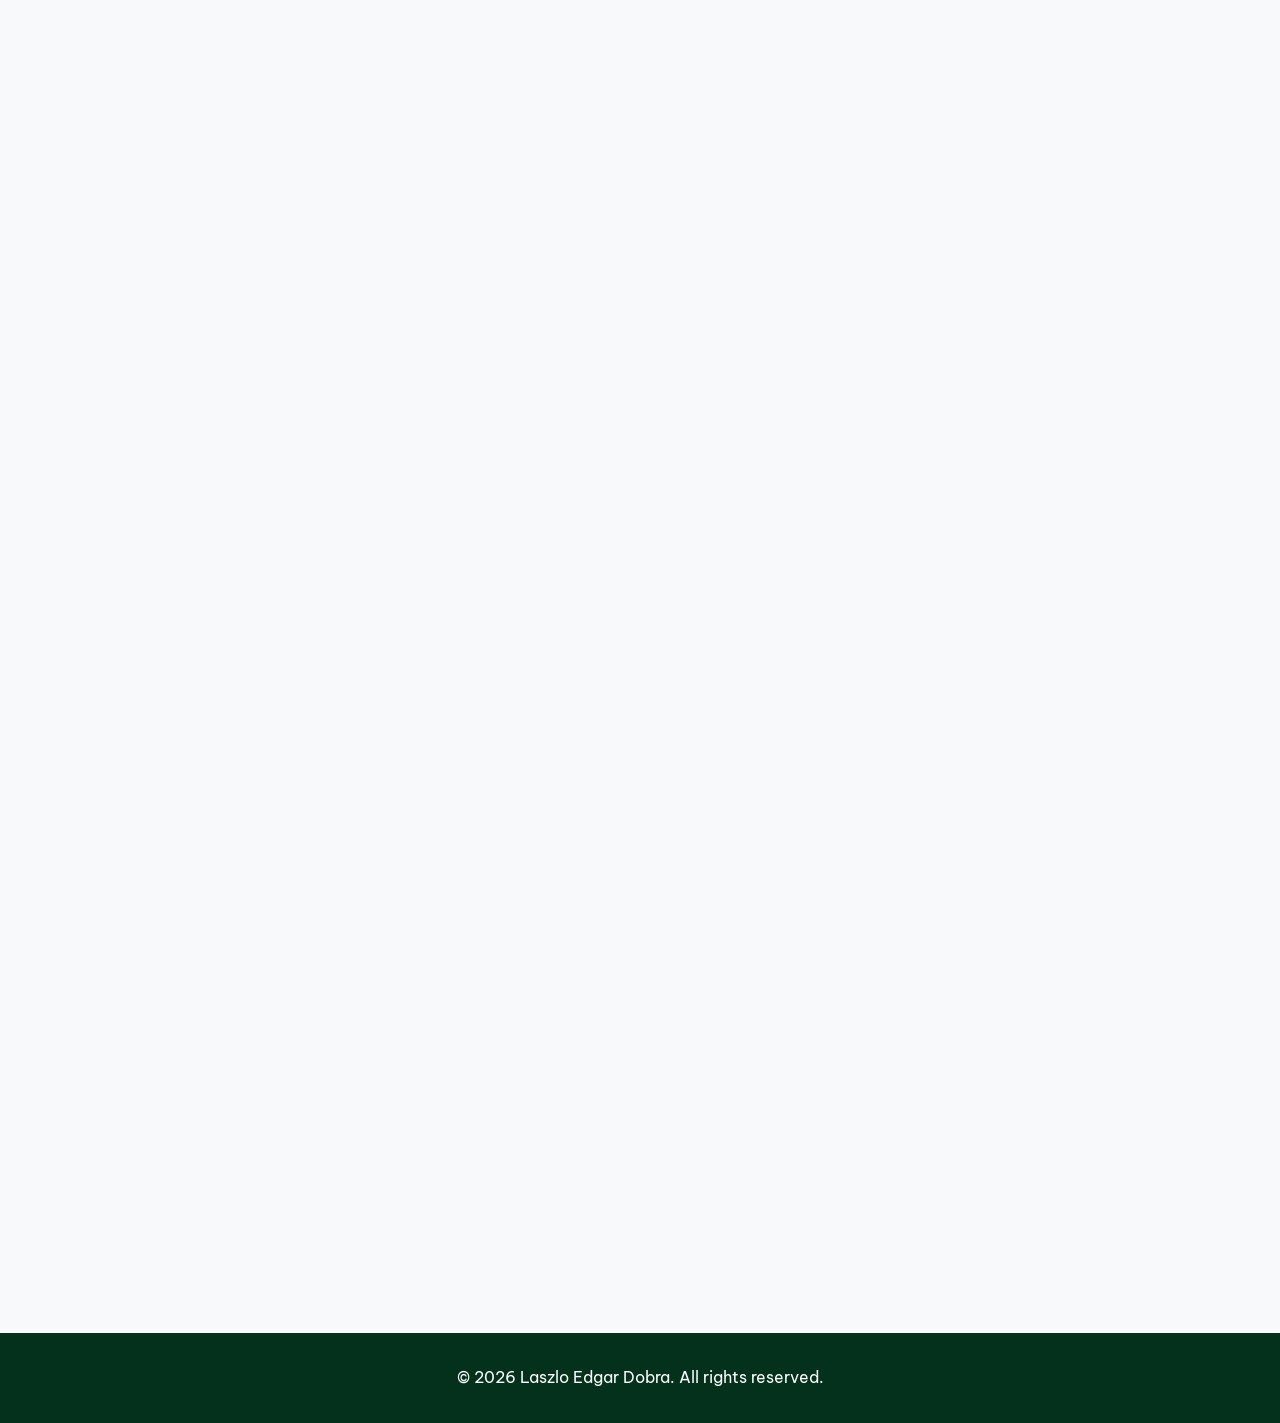
==== commit 9e32f4d6: "Update HTML structure and improve accessibility features - Changed the language attribute in HTML fi" ====
--- a/index.html
+++ b/index.html
@@ -7,14 +7,17 @@
     <link type="image/png" sizes="16x16" rel="icon" href="images/icons8-resume-website-ios-17-outlined-16.png">
     <link type="image/png" sizes="32x32" rel="icon" href="images/icons8-resume-website-ios-17-outlined-32.png">
     <link type="image/png" sizes="96x96" rel="icon" href="images/icons8-resume-website-ios-17-outlined-96.png">
-    <link rel="stylesheet" href="css/style.css?v=5">
+    <link rel="stylesheet" href="css/style.css?v=6">
     <link rel="stylesheet" href="https://cdnjs.cloudflare.com/ajax/libs/font-awesome/6.5.2/css/all.min.css">
     <link rel="stylesheet" href="https://cdnjs.cloudflare.com/ajax/libs/viewerjs/1.11.6/viewer.min.css">
 </head>
 <body>
     <nav>
         <div class="logo" data-translate="nav_name">Laszlo Edgar Dobra</div>
-        <ul class="nav-links">
+        <button class="menu-toggle" id="mobile-menu" type="button" aria-label="Menu" aria-controls="nav-links" aria-expanded="false">
+            <i class="fas fa-bars" aria-hidden="true"></i>
+        </button>
+        <ul class="nav-links" id="nav-links">
             <li><a href="#about" data-translate="nav_about">About</a></li>
             <li><a href="#experience" data-translate="nav_experience">Experience</a></li>
             <li><a href="#projects" data-translate="nav_projects">Projects</a></li>
@@ -95,9 +98,9 @@
             <div class="card poster-card">
                 <h3 data-translate="gpc_title">GPC Deconvolution Tool</h3>
                 <p data-translate="gpc_description">Unlock insights from your polymer data. This tool deconvolutes complex gel permeation chromatograms, resolving overlapping peaks to reveal the true molecular weight distribution of your sample.</p>
-                <div class="poster-preview" id="gpc-gallery">
+                <a class="poster-preview" id="gpc-gallery" href="images/b850690fee59b9a72fe3ff5c163f7164eb3da1bc635fee06fc133cf2.png">
                     <img src="images/b850690fee59b9a72fe3ff5c163f7164eb3da1bc635fee06fc133cf2.png" alt="GPC Deconvolution Tool" class="poster-thumbnail" id="gpc-image">
-                </div>
+                </a>
                 <p style="margin-top: 1rem; font-size: 0.9rem; color: var(--secondary);"><em data-translate="gpc_view_prompt">Click the graph for full interactive zoom and pan</em></p>
                 <a href="https://gaussian.streamlit.app/" class="project-link" target="_blank" data-translate="gpc_open_tool">Open Tool &rarr;</a>
             </div>
@@ -107,16 +110,16 @@
                 <div class="mems-container">
                     <div class="mems-item">
                         <h4 data-translate="mems_pressure_sensor">Pressure Sensor</h4>
-                        <div class="mems-image-container" id="pressure-sensor-gallery">
+                        <a class="mems-image-container" id="pressure-sensor-gallery" href="images/2b25285c-cac5-45d2-aff1-dd466e10a6f5.png">
                             <img src="images/20260329_211413.jpg" data-original="images/2b25285c-cac5-45d2-aff1-dd466e10a6f5.png" alt="Pressure Sensor" class="mems-image">
-                        </div>
+                        </a>
                         <p style="margin-top: 0.5rem; font-size: 0.9rem; color: var(--secondary);"><em data-translate="mems_pressure_sensor_prompt">Click image to view diagram</em></p>
                     </div>
                     <div class="mems-item">
                         <h4 data-translate="mems_mixer">Microfluidic Mixer</h4>
-                        <div class="mems-image-container" id="microfluidic-mixer-gallery">
+                        <a class="mems-image-container" id="microfluidic-mixer-gallery" href="images/ebfd45ba-1c41-4285-9f2c-dafae9241d1f.png">
                             <img src="images/20260329_211402.jpg" data-original="images/ebfd45ba-1c41-4285-9f2c-dafae9241d1f.png" alt="Microfluidic Mixer" class="mems-image">
-                        </div>
+                        </a>
                         <p style="margin-top: 0.5rem; font-size: 0.9rem; color: var(--secondary);"><em data-translate="mems_mixer_prompt">Click image to view diagram</em></p>
                     </div>
                 </div>
@@ -132,9 +135,9 @@
                     <button class="poster-btn" data-section="results" data-translate="poster_results">📊 Results & GPC Data</button>
                     <button class="poster-btn" data-section="future" data-translate="poster_future">🔮 Future Work</button>
                 </div>
-                <div class="poster-preview" id="poster-gallery">
+                <a class="poster-preview" id="poster-gallery" href="images/research-poster.jpg">
                     <img src="images/research-poster.jpg" alt="Research Poster" class="poster-thumbnail" id="poster-image">
-                </div>
+                </a>
                 <p style="margin-top: 1rem; font-size: 0.9rem; color: var(--secondary);"><em data-translate="poster_view_prompt">Click the poster image for full interactive zoom and pan</em></p>
             </div>
         </div>
@@ -146,7 +149,7 @@
             <a href="doc/Laszlo_Edgar_Dobra_Resume.pdf" class="btn" target="_blank" data-translate="resume_download">Download Resume (PDF)</a>
         </div>
         <div class="resume-viewer">
-            <iframe src="doc/Laszlo_Edgar_Dobra_Resume.pdf" type="application/pdf"></iframe>
+            <iframe src="doc/Laszlo_Edgar_Dobra_Resume.pdf" type="application/pdf" title="Resume PDF" loading="lazy"></iframe>
         </div>
     </section>
 
@@ -159,11 +162,11 @@
             </div>
             <div class="contact-item">
                 <i class="fas fa-phone"></i>
-                <a href="tel:+12176073670" class="contact-link" data-translate="contact_phone_us">+1 (217) 607-3670 (US Only)</a>
+                <a href="tel:+40742222884" class="contact-link" data-translate="contact_phone_ro">+40 (742) 222-884</a>
             </div>
             <div class="contact-item">
                 <i class="fas fa-phone"></i>
-                <a href="tel:+40742222884" class="contact-link" data-translate="contact_phone_ro">+40 (742) 222-884</a>
+                <a href="tel:+12176073670" class="contact-link" data-translate="contact_phone_us">+1 (217) 607-3670 (US Only)</a>
             </div>
             <div class="contact-item">
                 <i class="fab fa-linkedin"></i>
@@ -181,7 +184,7 @@
     </footer>
 
     <script src="https://cdnjs.cloudflare.com/ajax/libs/viewerjs/1.11.6/viewer.min.js"></script>
-    <script src="js/script.js?v=4"></script>
+    <script src="js/script.js?v=7"></script>
     <script src="js/language.js"></script>
 </body>
 </html>
--- a/css/style.css
+++ b/css/style.css
@@ -14,7 +14,21 @@
 }
 
 html, body {
-    overflow-x: hidden;
+    overflow-x: clip;
+}
+
+html {
+    scroll-padding-top: 6rem;
+    -webkit-text-size-adjust: 100%;
+}
+
+button {
+    font: inherit;
+}
+
+a:focus-visible, button:focus-visible {
+    outline: 3px solid var(--accent-light);
+    outline-offset: 4px;
 }
 
 * {
@@ -128,6 +142,7 @@
 
 .hero-text {
     flex: 1;
+    min-width: 0;
     position: relative;
     z-index: 2;
     text-align: center;
@@ -138,6 +153,7 @@
 }
 
 .portrait-container {
+  flex-shrink: 0;
   overflow: hidden;
   border-radius: 2rem;
   transition: transform 0.6s cubic-bezier(0.16, 1, 0.3, 1);
@@ -151,6 +167,7 @@
 }
 
 .portrait-image {
+  display: block;
   width: 300px;
   height: auto;
   object-fit: cover;
@@ -292,12 +309,14 @@
 /* Grid & Cards for Projects */
 .grid {
     display: grid;
-    grid-template-columns: repeat(auto-fit, minmax(300px, 1fr));
+    grid-template-columns: repeat(auto-fit, minmax(min(300px, 100%), 1fr));
     gap: 2rem;
     margin-top: 2rem;
 }
 
 .card {
+    min-width: 0;
+    overflow-wrap: anywhere;
     background: #e8f5e9;
     padding: 2rem;
     border-radius: 8px;
@@ -346,6 +365,8 @@
 }
 
 .poster-btn {
+    min-height: 44px;
+    max-width: 100%;
     background: var(--accent);
     color: white;
     border: none;
@@ -369,6 +390,7 @@
 
 /* Poster Preview */
 .poster-preview {
+    display: block;
     margin-top: 1rem;
     cursor: pointer;
     border-radius: 8px;
@@ -396,6 +418,7 @@
 
 .resume-links {
     display: flex;
+    flex-wrap: wrap;
     gap: 1rem;
     margin-top: 2rem;
     justify-content: center;
@@ -431,6 +454,8 @@
 }
 
 .contact-item {
+    max-width: 100%;
+    min-width: 0;
     display: flex;
     align-items: center;
     gap: 1rem;
@@ -438,6 +463,7 @@
 }
 
 .contact-item i {
+    flex-shrink: 0;
     font-size: 2rem;
     color: var(--accent);
     transition: transform 0.3s ease;
@@ -448,6 +474,8 @@
 }
 
 .contact-link {
+    min-width: 0;
+    overflow-wrap: anywhere;
     color: var(--text);
     text-decoration: none;
     position: relative;
@@ -519,30 +547,95 @@
     }
 }
 
+.menu-toggle {
+    display: none;
+    background: transparent;
+    border: 0;
+    min-width: 44px;
+    min-height: 44px;
+    cursor: pointer;
+    font-size: 1.5rem;
+    color: white;
+}
+
+@media (max-width: 1024px) {
+    nav {
+        flex-wrap: wrap;
+        padding: 1rem 5%;
+    }
+    .menu-toggle {
+        display: block;
+        order: 2;
+        margin-left: 0.5rem;
+    }
+    .custom-select {
+        order: 1;
+        margin-left: auto;
+    }
+    .nav-links {
+        display: none;
+        flex-direction: column;
+        width: 100%;
+        text-align: center;
+        gap: 1rem;
+        padding-top: 1rem;
+        order: 3;
+        margin-right: 0;
+    }
+    .nav-links.active {
+        display: flex;
+    }
+    .nav-links a {
+        display: block;
+        padding: 0.5rem;
+        min-height: 44px;
+    }
+}
+
 @media (max-width: 768px) {
-    .nav-links {
-        gap: 1rem;
-        font-size: 0.9rem;
+    .logo {
+        flex: 1;
+        min-width: 0;
+        margin-right: 0.5rem;
+        font-size: 1rem;
+    }
+    .section {
+        padding: 3rem 5%;
+        overflow-wrap: anywhere;
+    }
+    .hero {
+        min-height: auto;
     }
     .hero h1 {
-        font-size: 2.5rem;
+        font-size: clamp(2rem, 8vw, 2.5rem);
     }
     .hero-content {
         flex-direction: column-reverse;
         gap: 2rem;
     }
-    .hero-image {
-        flex: 0 0 200px;
-    }
-    .profile-photo {
-        width: 200px;
-        height: 200px;
+    .hero-text {
+        width: 100%;
+    }
+    .portrait-container {
+        width: min(220px, 80%);
+    }
+    .portrait-image {
+        width: 100%;
+    }
+    .card {
+        padding: 1.25rem;
+    }
+    .contact-container {
+        gap: 1.5rem;
+    }
+    .contact-item {
+        font-size: 1rem;
     }
     .resume-links {
         flex-direction: column;
     }
-    .resume-viewer iframe {
-        height: 600px;
+    .resume-viewer {
+        display: none;
     }
 }
 
@@ -569,6 +662,7 @@
 }
 
 .mems-image-container {
+    display: block;
     cursor: pointer;
     border-radius: 8px;
     overflow: hidden;
@@ -593,3 +687,41 @@
 .mems-image-container:hover .mems-image {
     transform: scale(1.02);
 }
+
+/* Keep image controls visible and easy to tap on phones. */
+@media (max-width: 768px) {
+    .viewer-container .viewer-toolbar > ul {
+        display: flex;
+        flex-wrap: wrap;
+        justify-content: center;
+        max-width: 100%;
+        padding: 0 8px;
+    }
+    .viewer-container .viewer-toolbar > ul > li {
+        width: 44px;
+        height: 44px;
+        margin: 2px;
+    }
+    .viewer-container .viewer-toolbar > ul > li::before {
+        margin: 12px;
+    }
+}
+
+@media (hover: none) {
+    .card:hover, .timeline-item:hover, .btn:hover,
+    .poster-btn:hover, .poster-preview:hover .poster-thumbnail,
+    .mems-image-container:hover .mems-image {
+        transform: none;
+    }
+}
+
+@media (prefers-reduced-motion: reduce) {
+    *, *::before, *::after {
+        animation: none !important;
+        transition: none !important;
+    }
+    .animate-on-scroll {
+        opacity: 1;
+        transform: none;
+    }
+}
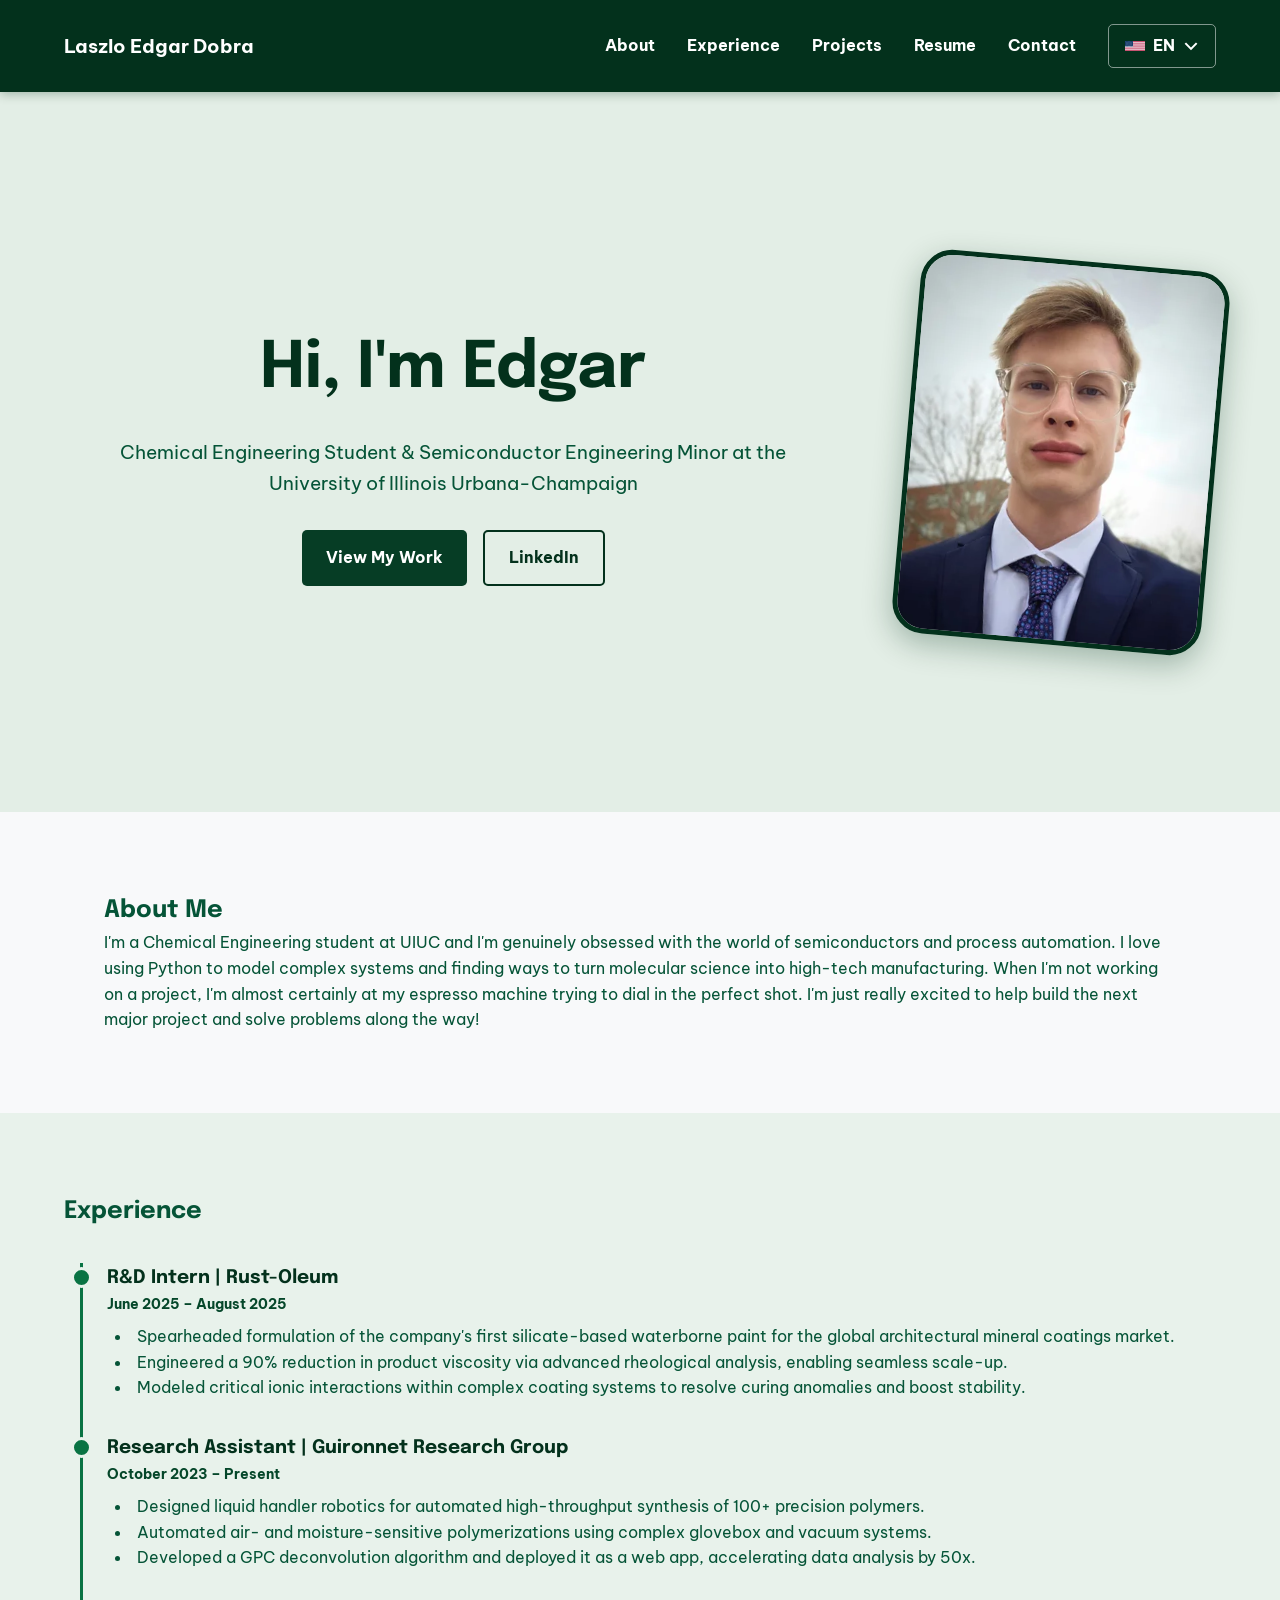
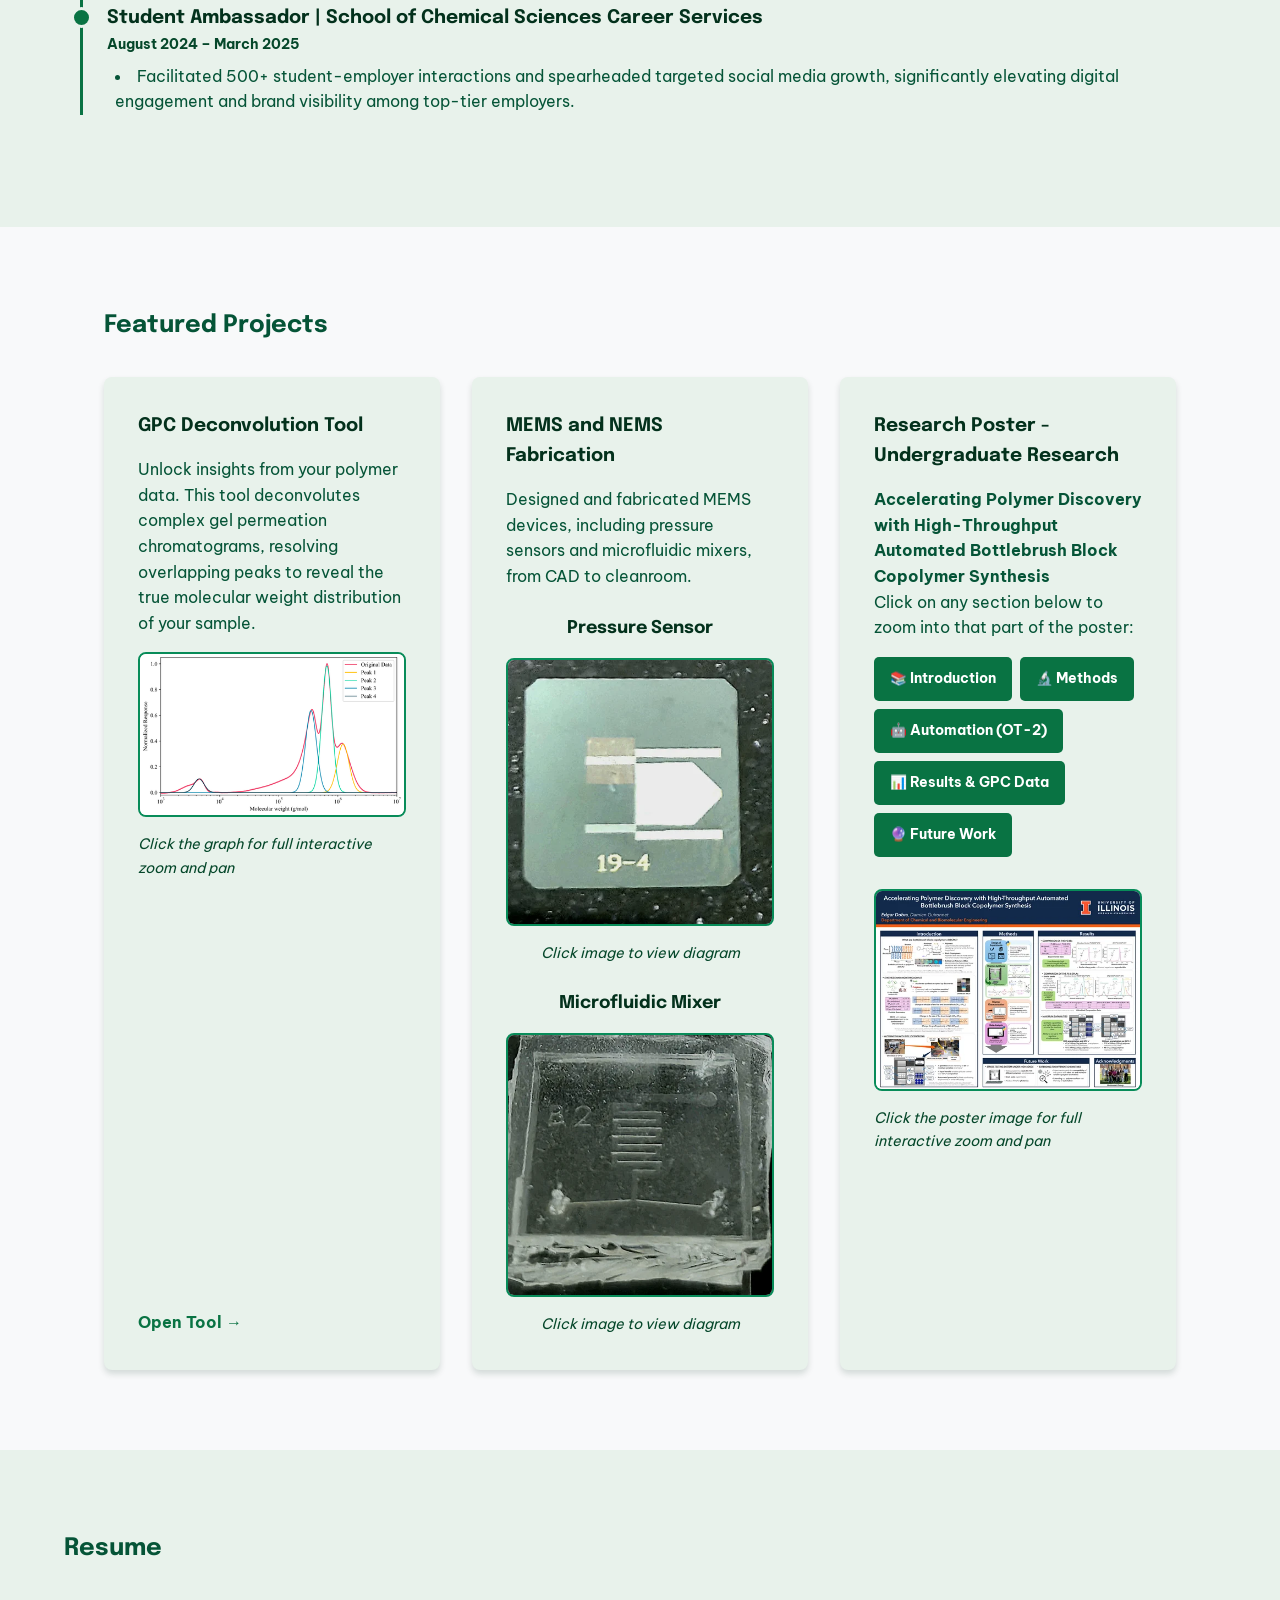
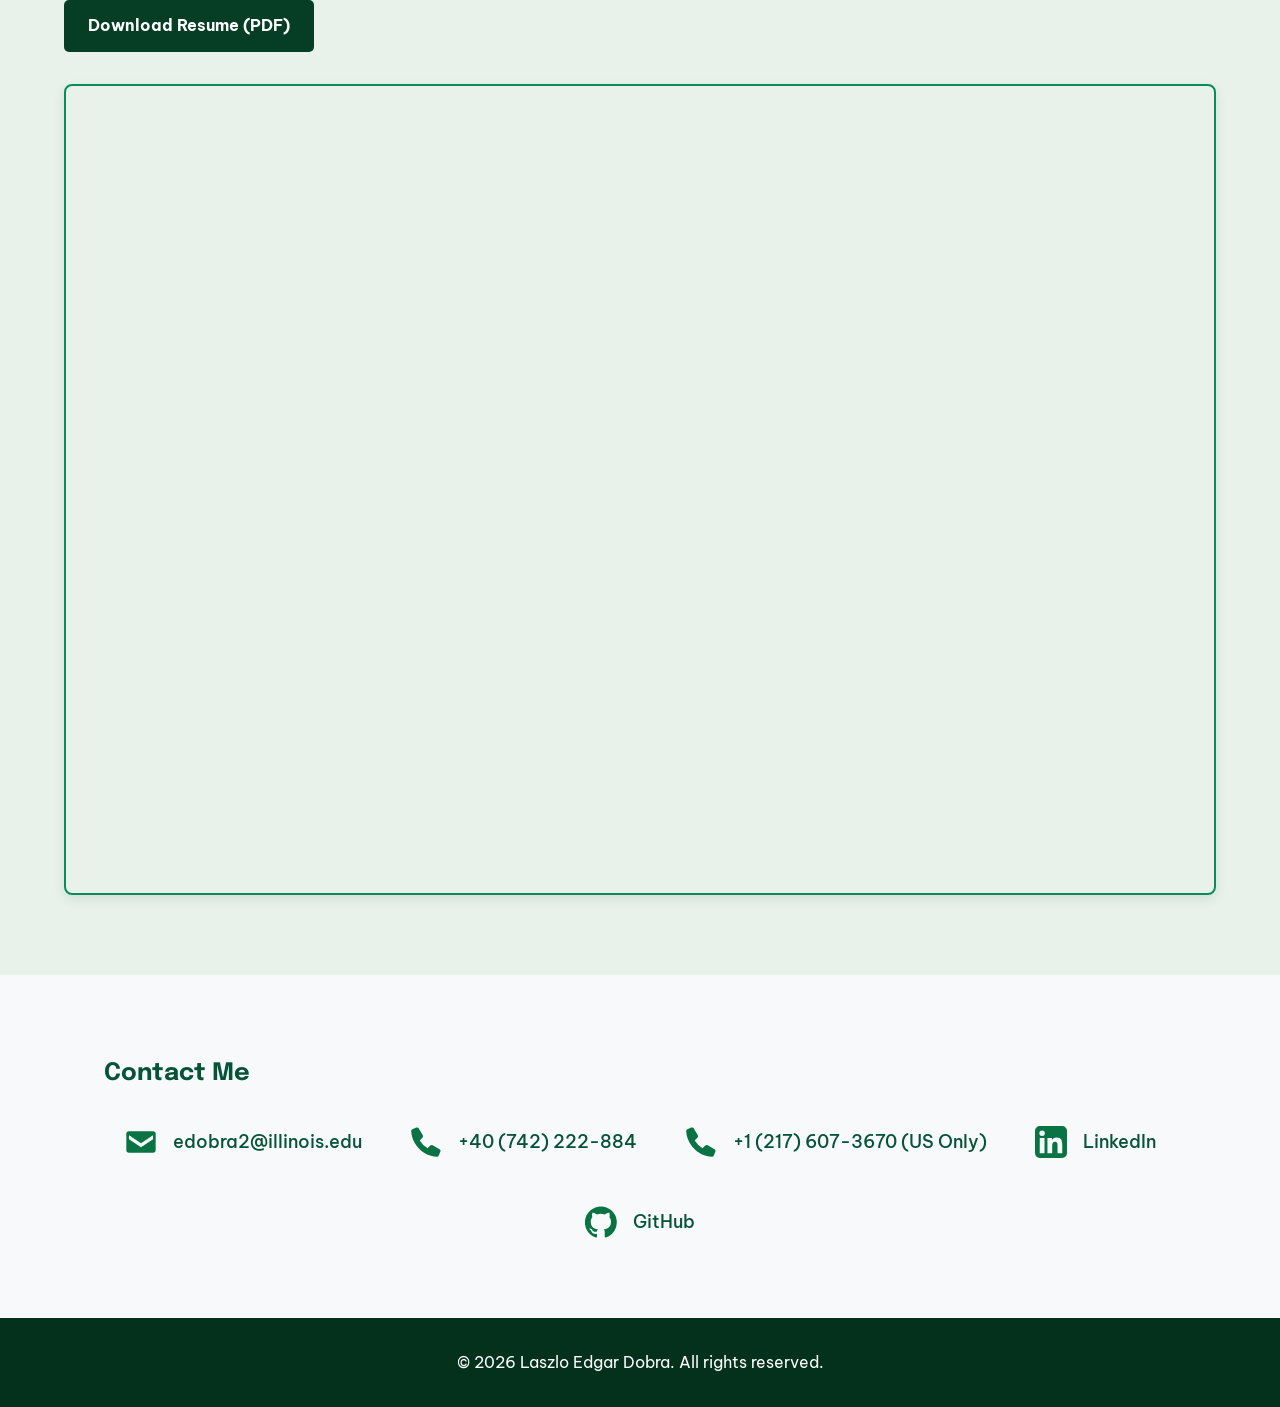
==== commit 36b02f08: "Improve portfolio loading and use consistent solid green surfaces" ====
--- a/index.html
+++ b/index.html
@@ -4,187 +4,25 @@
     <meta charset="UTF-8">
     <meta name="viewport" content="width=device-width, initial-scale=1.0">
     <title>Laszlo Edgar Dobra | Chemical Engineering</title>
-    <link type="image/png" sizes="16x16" rel="icon" href="images/icons8-resume-website-ios-17-outlined-16.png">
-    <link type="image/png" sizes="32x32" rel="icon" href="images/icons8-resume-website-ios-17-outlined-32.png">
-    <link type="image/png" sizes="96x96" rel="icon" href="images/icons8-resume-website-ios-17-outlined-96.png">
-    <link rel="stylesheet" href="css/style.css?v=6">
-    <link rel="stylesheet" href="https://cdnjs.cloudflare.com/ajax/libs/font-awesome/6.5.2/css/all.min.css">
-    <link rel="stylesheet" href="https://cdnjs.cloudflare.com/ajax/libs/viewerjs/1.11.6/viewer.min.css">
+    <meta name="description" content="Laszlo Edgar Dobra's portfolio. Choose English, Hungarian, or German.">
+    <link rel="canonical" href="https://ledobra.com/">
+    <link rel="alternate" hreflang="en" href="https://ledobra.com/en/">
+    <link rel="alternate" hreflang="hu" href="https://ledobra.com/hu/">
+    <link rel="alternate" hreflang="de" href="https://ledobra.com/de/">
+    <link rel="alternate" hreflang="x-default" href="https://ledobra.com/">
+    <script>
+        const preferredLanguage = (navigator.language || 'en').split('-')[0].toLowerCase();
+        const language = ['en', 'hu', 'de'].includes(preferredLanguage) ? preferredLanguage : 'en';
+        window.location.replace(`${language}/${window.location.search}${window.location.hash}`);
+    </script>
 </head>
 <body>
-    <nav>
-        <div class="logo" data-translate="nav_name">Laszlo Edgar Dobra</div>
-        <button class="menu-toggle" id="mobile-menu" type="button" aria-label="Menu" aria-controls="nav-links" aria-expanded="false">
-            <i class="fas fa-bars" aria-hidden="true"></i>
-        </button>
-        <ul class="nav-links" id="nav-links">
-            <li><a href="#about" data-translate="nav_about">About</a></li>
-            <li><a href="#experience" data-translate="nav_experience">Experience</a></li>
-            <li><a href="#projects" data-translate="nav_projects">Projects</a></li>
-            <li><a href="#resume" data-translate="nav_resume">Resume</a></li>
-            <li><a href="#contact" data-translate="nav_contact">Contact</a></li>
-        </ul>
-        <div class="custom-select">
-            <div class="select-selected">
-                <img id="current-lang-flag" src="https://flagcdn.com/w20/us.png" width="20" alt="Flag"> <span id="current-lang-text">EN</span> <i class="fas fa-chevron-down"></i>
-            </div>
-            <div class="select-items select-hide">
-                <div data-lang="en"><img src="https://flagcdn.com/w20/us.png" width="20" alt="English"> EN</div>
-                <div data-lang="hu"><img src="https://flagcdn.com/w20/hu.png" width="20" alt="Magyar"> HU</div>
-                <div data-lang="de"><img src="https://flagcdn.com/w20/de.png" width="20" alt="Deutsch"> DE</div>
-            </div>
-        </div>
-    </nav>
-
-    <header id="home" class="hero section">
-        <div class="hero-content">
-            <div class="hero-text animate-on-scroll">
-                <h1 class="swoosh-in" data-translate="hero_greeting">Hi, I'm Edgar</h1>
-                <p data-translate="hero_description">Chemical Engineering Student & Semiconductor Engineering Minor at the University of Illinois Urbana-Champaign</p>
-                <div class="resume-links" style="margin-top: 2rem;">
-                    <a href="#projects" class="btn" data-translate="hero_view_work">View My Work</a>
-                    <a href="https://www.linkedin.com/in/dobralaszloedgar/" class="btn btn-outline" target="_blank" data-translate="hero_linkedin">LinkedIn</a>
-                </div>
-            </div>
-            <div class="portrait-container">
-                <img src="images/14921.jpg" alt="Laszlo Edgar Dobra" class="portrait-image">
-            </div>
-        </div>
-    </header>
-
-    <div id="liquid-flow-container">
-        <canvas id="liquid-flow-canvas"></canvas>
-    </div>
-
-    <section id="about" class="section animate-on-scroll">
-        <h2 data-translate="about_title">About Me</h2>
-        <p data-translate="about_me">I'm a Chemical Engineering student at UIUC and I'm genuinely obsessed with the world of semiconductors and process automation. I love using Python to model complex systems and finding ways to turn molecular science into high-tech manufacturing. When I'm not working on a project, I'm almost certainly at my espresso machine trying to dial in the perfect shot. I'm just really excited to help build the next major project and solve problems along the way!</p>
-    </section>
-
-    <section id="experience" class="section bg-light animate-on-scroll">
-        <h2 data-translate="experience_title">Experience</h2>
-        <div class="timeline">
-            <div class="timeline-item">
-                <h3 data-translate="experience_rustoleum_title">R&D Intern | Rust-Oleum</h3>
-                <p class="date" data-translate="experience_rustoleum_date">June 2025 – August 2025</p>
-                <ul>
-                    <li data-translate="experience_rustoleum_item1">Spearheaded formulation of the company's first silicate-based waterborne paint for the global architectural mineral coatings market.</li>
-                    <li data-translate="experience_rustoleum_item2">Engineered a 90% reduction in product viscosity via advanced rheological analysis, enabling seamless scale-up.</li>
-                    <li data-translate="experience_rustoleum_item3">Modeled critical ionic interactions within complex coating systems to resolve curing anomalies and boost stability.</li>
-                </ul>
-            </div>
-            <div class="timeline-item">
-                <h3 data-translate="experience_guironnet_title">Research Assistant | Guironnet Research Group</h3>
-                <p class="date" data-translate="experience_guironnet_date">October 2023 – Present</p>
-                <ul>
-                    <li data-translate="experience_guironnet_item1">Designed liquid handler robotics for automated high-throughput synthesis of 100+ precision polymers.</li>
-                    <li data-translate="experience_guironnet_item2">Automated air- and moisture-sensitive polymerizations using complex glovebox and vacuum systems.</li>
-                    <li data-translate="experience_guironnet_item3">Developed a GPC deconvolution algorithm and deployed it as a web app, accelerating data analysis by 50x.</li>
-                </ul>
-            </div>
-            <div class="timeline-item">
-                <h3 data-translate="experience_ambassador_title">Student Ambassador | School of Chemical Sciences Career Services</h3>
-                <p class="date" data-translate="experience_ambassador_date">August 2024 – March 2025</p>
-                <ul>
-                    <li data-translate="experience_ambassador_item1">Facilitated 500+ student-employer interactions and spearheaded targeted social media growth, significantly elevating digital engagement and brand visibility among top-tier employers.</li>
-                </ul>
-            </div>
-        </div>
-    </section>
-
-    <section id="projects" class="section animate-on-scroll">
-        <h2 data-translate="projects_title">Featured Projects</h2>
-        <div class="grid">
-            <div class="card poster-card">
-                <h3 data-translate="gpc_title">GPC Deconvolution Tool</h3>
-                <p data-translate="gpc_description">Unlock insights from your polymer data. This tool deconvolutes complex gel permeation chromatograms, resolving overlapping peaks to reveal the true molecular weight distribution of your sample.</p>
-                <a class="poster-preview" id="gpc-gallery" href="images/b850690fee59b9a72fe3ff5c163f7164eb3da1bc635fee06fc133cf2.png">
-                    <img src="images/b850690fee59b9a72fe3ff5c163f7164eb3da1bc635fee06fc133cf2.png" alt="GPC Deconvolution Tool" class="poster-thumbnail" id="gpc-image">
-                </a>
-                <p style="margin-top: 1rem; font-size: 0.9rem; color: var(--secondary);"><em data-translate="gpc_view_prompt">Click the graph for full interactive zoom and pan</em></p>
-                <a href="https://gaussian.streamlit.app/" class="project-link" target="_blank" data-translate="gpc_open_tool">Open Tool &rarr;</a>
-            </div>
-            <div class="card">
-                <h3 data-translate="mems_title">MEMS and NEMS Fabrication</h3>
-                <p data-translate="mems_description">Designed and fabricated MEMS devices, including pressure sensors and microfluidic mixers, from CAD to cleanroom.</p>
-                <div class="mems-container">
-                    <div class="mems-item">
-                        <h4 data-translate="mems_pressure_sensor">Pressure Sensor</h4>
-                        <a class="mems-image-container" id="pressure-sensor-gallery" href="images/2b25285c-cac5-45d2-aff1-dd466e10a6f5.png">
-                            <img src="images/20260329_211413.jpg" data-original="images/2b25285c-cac5-45d2-aff1-dd466e10a6f5.png" alt="Pressure Sensor" class="mems-image">
-                        </a>
-                        <p style="margin-top: 0.5rem; font-size: 0.9rem; color: var(--secondary);"><em data-translate="mems_pressure_sensor_prompt">Click image to view diagram</em></p>
-                    </div>
-                    <div class="mems-item">
-                        <h4 data-translate="mems_mixer">Microfluidic Mixer</h4>
-                        <a class="mems-image-container" id="microfluidic-mixer-gallery" href="images/ebfd45ba-1c41-4285-9f2c-dafae9241d1f.png">
-                            <img src="images/20260329_211402.jpg" data-original="images/ebfd45ba-1c41-4285-9f2c-dafae9241d1f.png" alt="Microfluidic Mixer" class="mems-image">
-                        </a>
-                        <p style="margin-top: 0.5rem; font-size: 0.9rem; color: var(--secondary);"><em data-translate="mems_mixer_prompt">Click image to view diagram</em></p>
-                    </div>
-                </div>
-            </div>
-            <div class="card poster-card">
-                <h3 data-translate="poster_title">Research Poster - Undergraduate Research</h3>
-                <p><strong data-translate="poster_subtitle">Accelerating Polymer Discovery with High-Throughput Automated Bottlebrush Block Copolymer Synthesis</strong></p>
-                <p data-translate="poster_prompt">Click on any section below to zoom into that part of the poster:</p>
-                <div class="poster-sections">
-                    <button class="poster-btn" data-section="introduction" data-translate="poster_intro">📚 Introduction</button>
-                    <button class="poster-btn" data-section="methods" data-translate="poster_methods">🔬 Methods</button>
-                    <button class="poster-btn" data-section="automation" data-translate="poster_automation">🤖 Automation (OT-2)</button>
-                    <button class="poster-btn" data-section="results" data-translate="poster_results">📊 Results & GPC Data</button>
-                    <button class="poster-btn" data-section="future" data-translate="poster_future">🔮 Future Work</button>
-                </div>
-                <a class="poster-preview" id="poster-gallery" href="images/research-poster.jpg">
-                    <img src="images/research-poster.jpg" alt="Research Poster" class="poster-thumbnail" id="poster-image">
-                </a>
-                <p style="margin-top: 1rem; font-size: 0.9rem; color: var(--secondary);"><em data-translate="poster_view_prompt">Click the poster image for full interactive zoom and pan</em></p>
-            </div>
-        </div>
-    </section>
-
-    <section id="resume" class="section bg-light animate-on-scroll">
-        <h2 data-translate="resume_title">Resume</h2>
-        <div class="resume-links">
-            <a href="doc/Laszlo_Edgar_Dobra_Resume.pdf" class="btn" target="_blank" data-translate="resume_download">Download Resume (PDF)</a>
-        </div>
-        <div class="resume-viewer">
-            <iframe src="doc/Laszlo_Edgar_Dobra_Resume.pdf" type="application/pdf" title="Resume PDF" loading="lazy"></iframe>
-        </div>
-    </section>
-
-    <section id="contact" class="section animate-on-scroll">
-        <h2 data-translate="contact_title">Contact Me</h2>
-        <div class="contact-container">
-            <div class="contact-item">
-                <i class="fas fa-envelope"></i>
-                <a href="mailto:edobra2@illinois.edu" class="contact-link" data-translate="contact_email">edobra2@illinois.edu</a>
-            </div>
-            <div class="contact-item">
-                <i class="fas fa-phone"></i>
-                <a href="tel:+40742222884" class="contact-link" data-translate="contact_phone_ro">+40 (742) 222-884</a>
-            </div>
-            <div class="contact-item">
-                <i class="fas fa-phone"></i>
-                <a href="tel:+12176073670" class="contact-link" data-translate="contact_phone_us">+1 (217) 607-3670 (US Only)</a>
-            </div>
-            <div class="contact-item">
-                <i class="fab fa-linkedin"></i>
-                <a href="https://www.linkedin.com/in/dobralaszloedgar/" target="_blank" class="contact-link" data-translate="contact_linkedin">LinkedIn</a>
-            </div>
-            <div class="contact-item">
-                <i class="fab fa-github"></i>
-                <a href="https://github.com/dobralaszloedgar" target="_blank" class="contact-link" data-translate="contact_github">GitHub</a>
-            </div>
-        </div>
-    </section>
-
-    <footer>
-        <p data-translate="footer_copyright">&copy; 2026 Laszlo Edgar Dobra. All rights reserved.</p>
-    </footer>
-
-    <script src="https://cdnjs.cloudflare.com/ajax/libs/viewerjs/1.11.6/viewer.min.js"></script>
-    <script src="js/script.js?v=7"></script>
-    <script src="js/language.js"></script>
+    <h1>Laszlo Edgar Dobra</h1>
+    <p>Choose your language:</p>
+    <ul>
+        <li><a href="en/" lang="en" hreflang="en">English</a></li>
+        <li><a href="hu/" lang="hu" hreflang="hu">Magyar</a></li>
+        <li><a href="de/" lang="de" hreflang="de">Deutsch</a></li>
+    </ul>
 </body>
-</html>+</html>
